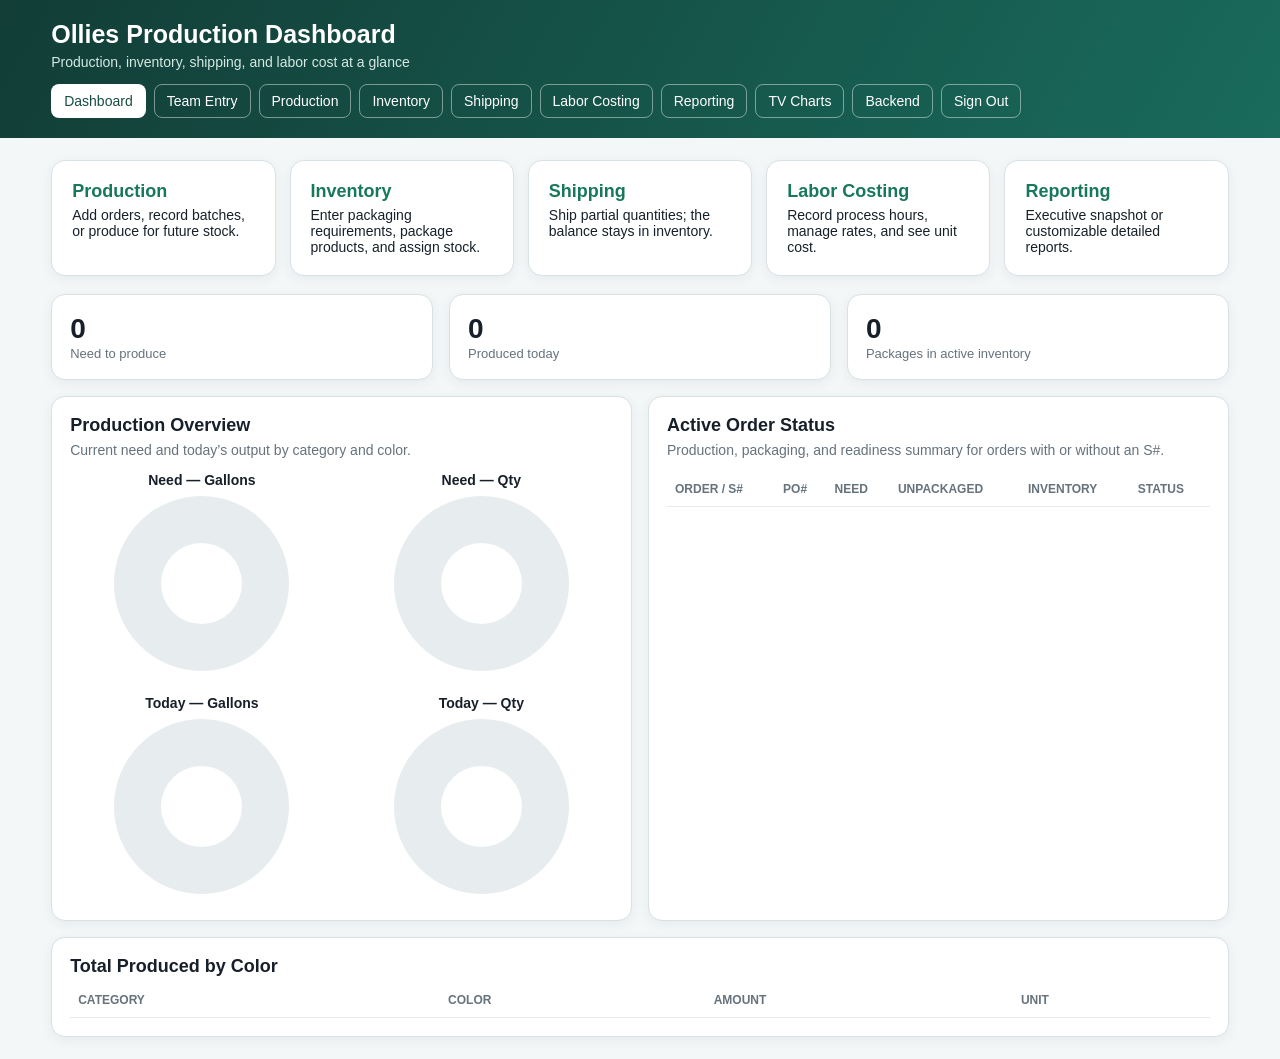
==== index.html @ 234327e9 "Add PO numbers and order notification emails" ====
<!doctype html><html><head><meta charset="utf-8"><meta name="viewport" content="width=device-width,initial-scale=1"><title>Ollies Production Dashboard</title><link rel="stylesheet" href="/app.css"></head><body>
<header><h1>Ollies Production Dashboard</h1><p>Production, inventory, shipping, and labor cost at a glance</p><nav class="nav"><a class="active" href="/">Dashboard</a><a href="/entry">Team Entry</a><a href="/production">Production</a><a href="/inventory">Inventory</a><a href="/shipping">Shipping</a><a href="/costing">Labor Costing</a><a href="/reporting">Reporting</a><a href="/tv" target="_blank">TV Charts</a><a href="/admin">Backend</a><a href="/logout">Sign Out</a></nav></header>
<main class="wrap"><section class="pageButtons"><a href="/production"><b>Production</b>Add orders, record batches, or produce for future stock.</a><a href="/inventory"><b>Inventory</b>Enter packaging requirements, package products, and assign stock.</a><a href="/shipping"><b>Shipping</b>Ship partial quantities; the balance stays in inventory.</a><a href="/costing"><b>Labor Costing</b>Record process hours, manage rates, and see unit cost.</a><a href="/reporting"><b>Reporting</b>Executive snapshot or customizable detailed reports.</a></section>
<section class="grid3"><div class="card metric"><strong id="need">0</strong><span>Need to produce</span></div><div class="card metric"><strong id="todayMade">0</strong><span>Produced today</span></div><div class="card metric"><strong id="activeInventory">0</strong><span>Packages in active inventory</span></div></section>
<section class="grid section"><div class="card"><h2>Production Overview</h2><p>Current need and today’s output by category and color.</p><div class="charts"><div class="chartbox"><b>Need — Gallons</b><div class="pie" id="needGal"></div><div class="legend" id="needGalLegend"></div></div><div class="chartbox"><b>Need — Qty</b><div class="pie" id="needQty"></div><div class="legend" id="needQtyLegend"></div></div><div class="chartbox"><b>Today — Gallons</b><div class="pie" id="dayGal"></div><div class="legend" id="dayGalLegend"></div></div><div class="chartbox"><b>Today — Qty</b><div class="pie" id="dayQty"></div><div class="legend" id="dayQtyLegend"></div></div></div></div>
<div class="card"><h2>Active Order Status</h2><p>Production, packaging, and readiness summary for orders with or without an S#.</p><div class="scroll"><table><thead><tr><th>Order / S#</th><th>PO#</th><th>Need</th><th>Unpackaged</th><th>Inventory</th><th>Status</th></tr></thead><tbody id="statusRows"></tbody></table></div></div></section>
<section class="card section"><h2>Total Produced by Color</h2><div class="scroll"><table><thead><tr><th>Category</th><th>Color</th><th>Amount</th><th>Unit</th></tr></thead><tbody id="totalRows"></tbody></table></div></section></main>
<div id="orderDetailModal" class="orderDetailBackdrop" role="dialog" aria-modal="true" aria-labelledby="orderDetailTitle" hidden><section class="orderDetailPanel"><div class="orderDetailHeader"><div><span class="eyebrow">COMPLETE ORDER DETAILS</span><h2 id="orderDetailTitle">Order details</h2><p id="orderDetailSubtitle">Production, packaging, shipping, and status.</p></div><button id="orderDetailClose" class="orderDetailClose" type="button" aria-label="Close">×</button></div><div id="orderDetailBody" class="orderDetailBody"><div class="detailLoading">Loading order details…</div></div></section></div><div id="toast"></div>
<script>
let dashboardData={package_types:[]};
const palette=['#20a47a','#ef8f38','#4779d4','#dc4f65','#8b62c8','#19a4bd','#d4b32e'];const esc=s=>String(s??'').replace(/[&<>"']/g,c=>({'&':'&amp;','<':'&lt;','>':'&gt;','"':'&quot;',"'":'&#39;'}[c]));const fmt=n=>Number(n||0).toLocaleString(undefined,{maximumFractionDigits:2});const money=n=>Number(n||0).toLocaleString(undefined,{style:'currency',currency:'USD'});const orderRef=s=>String(s||'').startsWith('N')?`No S# • ${s}`:s;const sum=a=>a.reduce((n,x)=>n+Number(x.gallons||0),0);const totals=r=>`${fmt(sum(r.filter(x=>(x.unit||'gallons')==='gallons')))} gal / ${fmt(sum(r.filter(x=>x.unit==='qty')))} qty`;const when=s=>s?new Date(s).toLocaleString():'—';
function pie(id,legend,rows){const total=sum(rows);let at=0,stops=[];rows.forEach((r,i)=>{const end=at+r.gallons/total*100;stops.push(`${palette[i%palette.length]} ${at}% ${end}%`);at=end});document.getElementById(id).style.background=total?`conic-gradient(${stops.join(',')})`:'#e7ecee';document.getElementById(legend).innerHTML=rows.map((r,i)=>`<span><i class="dot" style="background:${palette[i%palette.length]}"></i>${esc(r.brand)} ${esc(r.color)}: ${fmt(r.gallons)}</span>`).join('')||'<span class="muted">No data</span>'}
function sStatus(x){if(x.ready_at)return['READY','done'];if(Number(x.remaining_gallons)>0||Number(x.remaining_qty)>0)return['IN PRODUCTION','open'];return['PACKAGING','open']}
const amount=(value,unit)=>`${fmt(value)} ${unit==='qty'?'qty':'gal'}`;
const pair=(totals,prefix)=>`${fmt(totals[`${prefix}_gallons`])} gal / ${fmt(totals[`${prefix}_qty`])} qty`;
function packageName(type,size,unit){const known=(dashboardData.package_types||[]).find(x=>x.key===type);if(type==='case_pack')return `Case Pack (${fmt(size)} pcs/case)`;if(type==='each')return 'Individual Units';return known?.label||String(type||'').replaceAll('_',' ')}
function renderOrderDetail(d){const t=d.totals,h=d.status_history||{},badge=String(d.status).toLowerCase().replaceAll(' ','-');orderDetailTitle.textContent=orderRef(d.s_number);orderDetailSubtitle.innerHTML=`<span class="orderStatusBadge ${badge}">${esc(d.status)}</span> &nbsp; PO#: <b>${esc((d.po_numbers||[]).join(', ')||'Not provided')}</b> &nbsp; Ship month: <b>${esc(d.ship_months.join(', ')||'Not assigned')}</b>`;
const lines=d.orders.map(x=>`<tr><td>${esc(x.po_number||'—')}</td><td><b>${esc(x.brand)}</b><br><span class="muted">${esc(x.color)}</span></td><td>${amount(x.gallons,x.unit)}</td><td>${amount(x.produced,x.unit)}</td><td><b>${amount(x.remaining,x.unit)}</b></td><td>${amount(x.unpackaged,x.unit)}</td><td>${amount(x.inventory,x.unit)}</td><td>${amount(x.shipped,x.unit)}</td><td>${esc(x.ship_month||'—')}</td><td>${esc(x.status)}</td></tr>`).join('');
const requirements=d.requirements.map(x=>{const state=Number(x.completed_count)>=Number(x.required_count)?'Complete':Number(x.completed_count)>0?'Partial':'Not started';return `<tr><td>${esc(x.brand)} / ${esc(x.color)}</td><td>${esc(packageName(x.package_type,x.package_size,x.unit))}</td><td>${fmt(x.required_count)}</td><td>${fmt(x.completed_count)}</td><td>${fmt(x.shipped_count)}</td><td>${state}</td></tr>`}).join('')||'<tr><td colspan="6" class="empty">No packaging requirements entered.</td></tr>';
const packages=d.packages.map(x=>`<tr><td>${esc(x.brand)} / ${esc(x.color)}</td><td>${esc(packageName(x.package_type,x.package_size,x.unit))}</td><td>${fmt(x.package_count)}</td><td>${fmt(x.shipped_count)}</td><td><b>${fmt(x.available_count)}</b></td><td>${when(x.packaged_at)}</td></tr>`).join('')||'<tr><td colspan="6" class="empty">No product has been packaged.</td></tr>';
const batches=d.batches.map(x=>`<tr><td><b>${esc(x.batch_number)}</b></td><td>${esc(x.brand)} / ${esc(x.color)}</td><td>${amount(x.gallons,x.unit)}</td><td>${when(x.produced_at)}</td></tr>`).join('')||'<tr><td colspan="4" class="empty">No batches have been produced.</td></tr>';
const recipients=d.recipients.map(x=>`<span>${esc(x.name)} — ${esc(x.email)}${x.active?'':' (disabled)'}</span>`).join('')||'<span>No email recipients selected.</span>';
orderDetailBody.innerHTML=`<div class="detailSummary"><div class="detailStat"><span>Overall status</span><b>${esc(d.status)}</b></div><div class="detailStat"><span>Ordered</span><b>${pair(t,'ordered')}</b></div><div class="detailStat"><span>Produced</span><b>${pair(t,'produced')}</b></div><div class="detailStat"><span>Need to produce</span><b>${pair(t,'remaining')}</b></div><div class="detailStat"><span>Unpackaged</span><b>${pair(t,'unpackaged')}</b></div><div class="detailStat"><span>Package inventory</span><b>${pair(t,'inventory')}</b></div><div class="detailStat"><span>Shipped</span><b>${pair(t,'shipped')}</b></div><div class="detailStat"><span>Labor</span><b>${fmt(d.labor.hours)} hr / ${money(d.labor.cost)}</b></div></div><div class="detailMeta"><span>Order placed: <b>${when(d.orders.map(x=>x.created_at).sort()[0])}</b></span><span>Ready: <b>${when(h.ready_at)}</b></span><span>Shipped: <b>${when(h.shipped_at)}</b></span></div><div class="detailSection"><h3>Product Lines</h3><div class="scroll"><table><thead><tr><th>PO#</th><th>Category / Color</th><th>Ordered</th><th>Produced</th><th>Remaining</th><th>Unpackaged</th><th>Inventory</th><th>Shipped</th><th>Ship Month</th><th>Status</th></tr></thead><tbody>${lines}</tbody></table></div></div><div class="detailSection"><h3>Packaging Requirements</h3><div class="scroll"><table><thead><tr><th>Category / Color</th><th>Package Size</th><th>Required Qty</th><th>Packaged Qty</th><th>Shipped Qty</th><th>Status</th></tr></thead><tbody>${requirements}</tbody></table></div></div><div class="detailSection"><h3>Package Inventory and Shipping</h3><div class="scroll"><table><thead><tr><th>Category / Color</th><th>Package Size</th><th>Packaged</th><th>Shipped</th><th>Available</th><th>Packaged Date</th></tr></thead><tbody>${packages}</tbody></table></div></div><div class="detailSection"><h3>Production Batches</h3><div class="scroll"><table><thead><tr><th>Batch #</th><th>Category / Color</th><th>Amount</th><th>Produced Date</th></tr></thead><tbody>${batches}</tbody></table></div></div><div class="detailSection"><h3>Email Recipients</h3><div class="detailMeta">${recipients}</div></div>`}
async function showOrderDetail(reference){orderDetailModal.hidden=false;document.body.style.overflow='hidden';orderDetailTitle.textContent=orderRef(reference);orderDetailSubtitle.textContent='Loading production, packaging, and shipping details…';orderDetailBody.innerHTML='<div class="detailLoading">Loading order details…</div>';try{const r=await fetch(`/api/s-numbers/${encodeURIComponent(reference)}/detail`,{cache:'no-store'});if(r.status===401){location.href='/login';return}const d=await r.json();if(!r.ok)throw Error(d.error||'Could not load order details.');renderOrderDetail(d)}catch(e){orderDetailBody.innerHTML=`<div class="empty">${esc(e.message)}</div>`}}
function closeOrderDetail(){orderDetailModal.hidden=true;document.body.style.overflow=''}
statusRows.addEventListener('click',e=>{const button=e.target.closest('[data-order-ref]');if(button)showOrderDetail(button.dataset.orderRef)});orderDetailClose.onclick=closeOrderDetail;orderDetailModal.addEventListener('click',e=>{if(e.target===orderDetailModal)closeOrderDetail()});document.addEventListener('keydown',e=>{if(e.key==='Escape'&&!orderDetailModal.hidden)closeOrderDetail()});
async function load(){const r=await fetch('/api/dashboard',{cache:'no-store'}),d=await r.json();dashboardData=d;need.textContent=totals(d.need);todayMade.textContent=totals(d.daily);activeInventory.textContent=fmt(d.inventory.reduce((n,x)=>n+Number(x.package_count),0)+d.stock_inventory.reduce((n,x)=>n+Number(x.package_count),0));pie('needGal','needGalLegend',d.need.filter(x=>x.unit!=='qty'));pie('needQty','needQtyLegend',d.need.filter(x=>x.unit==='qty'));pie('dayGal','dayGalLegend',d.daily.filter(x=>x.unit!=='qty'));pie('dayQty','dayQtyLegend',d.daily.filter(x=>x.unit==='qty'));statusRows.innerHTML=d.s_numbers.map(x=>{const [label,cls]=sStatus(x);return `<tr><td><button class="orderLink" type="button" data-order-ref="${esc(x.s_number)}">${esc(orderRef(x.s_number))}</button></td><td>${esc(x.po_number||'—')}</td><td>${fmt(x.remaining_gallons)} gal / ${fmt(x.remaining_qty)} qty</td><td>${fmt(x.unpackaged_gallons)} gal / ${fmt(x.unpackaged_qty)} qty</td><td>${x.package_count} packages</td><td class="${cls}">${label}</td></tr>`}).join('')||'<tr><td colspan="6" class="empty">No active orders</td></tr>';totalRows.innerHTML=d.total.map(x=>`<tr><td>${esc(x.brand)}</td><td>${esc(x.color)}</td><td><b>${fmt(x.gallons)}</b></td><td>${x.unit==='qty'?'qty':'gal'}</td></tr>`).join('')||'<tr><td colspan="4" class="empty">No production recorded</td></tr>'}
load();setInterval(load,60000);
</script></body></html>
---- app.css ----
:root{--ink:#17202a;--muted:#66727c;--bg:#f4f7f8;--card:#fff;--green:#18785b;--green2:#20a47a;--blue:#1967a3;--purple:#6846a5;--red:#b83440;--amber:#a86600;--line:#d9e1e4}
*{box-sizing:border-box}
[hidden]{display:none!important}
body{margin:0;font:14px Segoe UI,Arial,sans-serif;background:var(--bg);color:var(--ink)}
header{padding:20px 4vw;background:linear-gradient(120deg,#123d37,#196b5c);color:#fff}header h1{margin:0;font-size:25px}header p{margin:5px 0 0;color:#d4e9e3}
.nav{display:flex;gap:8px;flex-wrap:wrap;margin-top:14px}.nav a{color:#fff;text-decoration:none;border:1px solid #ffffff70;border-radius:8px;padding:8px 12px}.nav a.active{background:#fff;color:#174d42}
.wrap{max-width:1500px;margin:auto;padding:22px 4vw}.grid{display:grid;grid-template-columns:1fr 1fr;gap:16px}.grid3{display:grid;grid-template-columns:repeat(3,1fr);gap:16px}
.card{background:var(--card);border:1px solid var(--line);border-radius:14px;padding:18px;box-shadow:0 3px 12px #182b3810}.section{margin-top:16px}.card h2{font-size:18px;margin:0 0 6px}.card>p{margin:0 0 14px;color:var(--muted)}
.metric strong{font-size:28px;display:block}.metric span,.muted{color:var(--muted);font-size:13px}
.form{display:grid;grid-template-columns:repeat(4,minmax(120px,1fr)) auto;gap:9px}.form.order{grid-template-columns:140px 160px minmax(190px,1fr) minmax(170px,1fr)}.form.wide{grid-template-columns:minmax(260px,1.5fr) minmax(150px,1fr) minmax(150px,1fr)}.form.stock{grid-template-columns:1fr 1fr 1fr .8fr auto}.form.costing{grid-template-columns:minmax(250px,1.4fr) minmax(170px,1fr) minmax(210px,1.2fr) 110px 180px minmax(170px,1fr) auto}
input,select,button{font:inherit;border:1px solid #c8d2d6;border-radius:8px;padding:10px;min-width:0;height:42px}select[multiple]{height:42px;overflow:auto}button{border:0;background:var(--green);color:#fff;font-weight:650;cursor:pointer}button.blue{background:var(--blue)}button.purple{background:var(--purple)}button.red{background:var(--red)}button.small{padding:7px 10px;font-size:12px;height:auto}button:disabled{opacity:.5;cursor:not-allowed}
.actions{display:flex;gap:6px;align-items:center}.actions input,.actions select{width:auto;min-width:82px}.tools{display:flex;justify-content:space-between;align-items:center;gap:12px;flex-wrap:wrap}.navButton{display:inline-block;background:var(--green);color:#fff;text-decoration:none;border-radius:8px;padding:10px 14px;font-weight:650}
table{width:100%;border-collapse:collapse}th,td{text-align:left;padding:10px 8px;border-bottom:1px solid #e5eaec;white-space:nowrap}th{color:var(--muted);font-size:12px;text-transform:uppercase}.scroll{overflow:auto;max-height:480px}.empty{text-align:center;padding:30px;color:var(--muted)}.done{font-weight:700;color:var(--green)}.open{font-weight:700;color:var(--amber)}
.charts{display:grid;grid-template-columns:repeat(2,1fr);gap:16px}.chartbox{text-align:center}.pie{width:175px;height:175px;border-radius:50%;margin:8px auto;background:#e7ecee;position:relative}.pie:after{content:"";position:absolute;inset:47px;background:#fff;border-radius:50%}.legend{display:flex;flex-wrap:wrap;gap:7px 12px;justify-content:center;font-size:12px}.dot{width:9px;height:9px;border-radius:50%;display:inline-block;margin-right:4px}
.pageButtons{display:grid;grid-template-columns:repeat(5,1fr);gap:14px;margin-bottom:18px}.pageButtons a{background:#fff;border:1px solid var(--line);border-radius:14px;padding:20px;text-decoration:none;color:var(--ink);box-shadow:0 3px 12px #182b3810}.pageButtons b{display:block;font-size:18px;color:var(--green);margin-bottom:5px}
.reportPage{max-width:1600px}.reportMode{display:flex;gap:8px;margin-bottom:16px}.reportMode button{background:#dfe8e6;color:#24453e}.reportMode button.modeActive{background:var(--green);color:#fff}.reportSheet{background:#fff;border:1px solid var(--line);border-radius:16px;padding:26px;box-shadow:0 4px 18px #182b3812}.reportTitle{display:flex;justify-content:space-between;align-items:flex-start;gap:20px;border-bottom:1px solid var(--line);padding-bottom:16px;margin-bottom:20px}.reportTitle h2{font-size:25px;margin:2px 0 4px}.reportTitle p{margin:0;color:var(--muted)}.eyebrow{font-size:11px;letter-spacing:1.7px;font-weight:800;color:var(--green)}.reportStamp{color:var(--muted);font-size:12px;text-align:right}.snapshotGrid{display:grid;grid-template-columns:repeat(4,1fr);gap:15px}.snapshotCard{border:1px solid var(--line);border-top:4px solid var(--green2);border-radius:13px;padding:20px;min-height:165px}.snapshotCard.cost{border-top-color:var(--blue);background:#f5f9fc}.snapshotCard>span{display:block;color:var(--muted);font-weight:700;text-transform:uppercase;font-size:11px;letter-spacing:.6px}.snapshotCard strong{display:block;font-size:27px;margin:15px 0 12px}.snapshotCard div{font-size:14px}.snapshotCard div b{font-size:20px;color:var(--green)}.snapshotCard small{display:block;color:var(--muted);margin-top:10px}.snapshotFoot{display:flex;justify-content:space-between;gap:20px;margin-top:18px;color:var(--muted);font-size:12px}.reportFilters{display:grid;grid-template-columns:repeat(4,minmax(170px,1fr));gap:12px;margin-top:16px}.reportFilters label{font-size:12px;font-weight:700;color:#43514d}.reportFilters input,.reportFilters select{width:100%;display:block;margin-top:5px}.fieldBuilder{margin-top:17px;border-top:1px solid var(--line);padding-top:15px}.checkGrid{display:flex;flex-wrap:wrap;gap:9px 18px;margin-top:9px}.checkGrid label{font-size:13px}.checkGrid input{height:auto;vertical-align:middle}.comparison{margin:0 0 20px}.comparison h3{font-size:15px;margin:0 0 10px}.compareList{display:grid;gap:7px}.compareRow{display:grid;grid-template-columns:minmax(180px,1fr) 3fr 110px;align-items:center;gap:12px;font-size:12px}.compareTrack{height:10px;border-radius:10px;background:#e5ecea;overflow:hidden}.compareTrack i{display:block;height:100%;background:linear-gradient(90deg,var(--green2),var(--blue));border-radius:10px}.compareRow b{text-align:right}.reportTable{max-height:none}.reportTable tfoot th{border-top:2px solid var(--line);color:var(--ink)}
.orderLink{height:auto;padding:0;background:transparent;color:var(--blue);font-weight:800;text-decoration:underline;text-decoration-color:#1967a355;text-underline-offset:3px}.orderLink:hover{color:var(--green)}
.orderDetailBackdrop{position:fixed;inset:0;background:#102b2680;z-index:30;padding:28px;display:grid;place-items:center}.orderDetailPanel{background:#fff;border-radius:18px;width:min(1280px,100%);max-height:92vh;overflow:hidden;box-shadow:0 20px 70px #0a1d1955;display:flex;flex-direction:column}.orderDetailHeader{display:flex;justify-content:space-between;align-items:flex-start;gap:18px;padding:22px 24px;border-bottom:1px solid var(--line)}.orderDetailHeader h2{margin:2px 0 4px;font-size:25px}.orderDetailHeader p{margin:0;color:var(--muted)}.orderDetailClose{height:38px;width:38px;padding:0;border-radius:50%;background:#e8efed;color:#31443f;font-size:22px}.orderDetailBody{padding:22px 24px 28px;overflow:auto}.orderStatusBadge{display:inline-block;border-radius:999px;padding:6px 11px;background:#fff1d8;color:var(--amber);font-size:12px;font-weight:800;text-transform:uppercase}.orderStatusBadge.ready,.orderStatusBadge.shipped{background:#dff2eb;color:var(--green)}.detailSummary{display:grid;grid-template-columns:repeat(4,1fr);gap:10px;margin-bottom:20px}.detailStat{border:1px solid var(--line);border-radius:11px;padding:13px;background:#fafcfc}.detailStat span{display:block;color:var(--muted);font-size:11px;text-transform:uppercase;font-weight:750;letter-spacing:.4px}.detailStat b{display:block;font-size:17px;margin-top:6px}.detailSection{margin-top:20px}.detailSection h3{margin:0 0 9px;font-size:16px}.detailSection table{font-size:13px}.detailSection th,.detailSection td{padding:8px 7px}.detailMeta{display:flex;flex-wrap:wrap;gap:9px}.detailMeta span{background:#f0f5f3;border-radius:8px;padding:8px 10px;color:#40534e}.detailLoading{padding:45px;text-align:center;color:var(--muted)}
#toast{position:fixed;right:24px;bottom:24px;padding:12px 16px;border-radius:9px;background:#223;color:#fff;display:none;z-index:5}.bad{background:var(--red)!important}
.entryBody{background:#eef4f2;min-height:100vh}.entryHeader{display:flex;justify-content:space-between;align-items:center;gap:20px;padding:22px max(24px,5vw)}.entryHeader h1{font-size:26px}.entryAccount{display:flex;align-items:center;gap:10px}.entryAccount span{color:#d4e9e3;font-weight:600}.entryAccount a{color:#fff;text-decoration:none;border:1px solid #ffffff70;border-radius:9px;padding:9px 12px}.entryWrap{max-width:1040px;margin:auto;padding:34px 24px 60px}.entryIntro{display:flex;justify-content:space-between;align-items:end;margin-bottom:18px}.entryIntro span{font-size:27px;font-weight:750}.entryIntro small{color:var(--muted)}.entryTasks{display:grid;grid-template-columns:1fr 1fr;gap:18px}.entryTask{height:auto;min-height:150px;background:#fff;color:var(--ink);border:1px solid var(--line);border-radius:18px;text-align:left;padding:24px;box-shadow:0 5px 18px #16372f12;display:grid;grid-template-columns:48px 1fr;grid-template-rows:auto auto;column-gap:15px;transition:.15s transform,.15s box-shadow}.entryTask:hover{transform:translateY(-2px);box-shadow:0 8px 24px #16372f1c}.entryTask.rework{grid-column:1/-1}.entryTask i,.entryTitle>i{grid-row:span 2;width:46px;height:46px;border-radius:50%;display:grid;place-items:center;background:#dff2eb;color:var(--green);font-style:normal;font-size:20px;font-weight:800}.entryTask b{font-size:20px;align-self:end}.entryTask span{color:var(--muted);font-weight:400;align-self:start;margin-top:6px}.entryBack{height:auto;background:transparent;color:var(--green);padding:7px 0;margin-bottom:13px}.entryCard{background:#fff;border:1px solid var(--line);border-radius:20px;padding:28px;box-shadow:0 6px 22px #16372f12}.entryTitle{display:flex;gap:15px;align-items:flex-start;margin-bottom:22px}.entryTitle h2{margin:1px 0 5px;font-size:24px}.entryTitle p{margin:0;color:var(--muted)}.entrySegment{display:inline-flex;background:#e8efed;border-radius:11px;padding:4px;margin-bottom:24px}.entrySegment button{height:38px;background:transparent;color:#49605a;padding:8px 18px}.entrySegment button.selected{background:#fff;color:var(--green);box-shadow:0 2px 8px #17202a18}.entryForm{display:grid;grid-template-columns:1fr 1fr;gap:18px}.entryForm label{display:flex;flex-direction:column;gap:7px}.entryForm label>span,.entryForm legend{font-weight:700;color:#31443f}.entryForm small{font-weight:400;color:var(--muted)}.entryForm input,.entryForm select{height:50px;background:#fbfdfc;font-size:15px}.entryWide,.entryForm fieldset,.entryForm .entrySave,.entrySubgrid{grid-column:1/-1}.entrySubgrid{display:grid;grid-template-columns:1fr 1fr;gap:18px}.entryForm fieldset{border:1px solid var(--line);border-radius:12px;padding:14px}.entryForm legend{padding:0 7px}.entryChecks{display:grid;grid-template-columns:1fr 1fr;gap:8px}.entryChecks label{display:grid;grid-template-columns:20px 1fr;grid-template-rows:auto auto;gap:0 7px;background:#f5f8f7;border-radius:8px;padding:10px}.entryChecks input{grid-row:span 2;width:17px;height:17px;margin-top:2px}.entryChecks small{grid-column:2}.entrySave{height:52px;font-size:16px;margin-top:3px}.entryHelp{background:#f3f8f6;border-left:4px solid var(--green2);border-radius:8px;padding:12px;color:#42564f}.entryEmpty{color:var(--muted)}#entryMessage{position:fixed;right:24px;bottom:24px;max-width:440px;background:var(--green);color:#fff;border-radius:11px;padding:14px 18px;box-shadow:0 5px 20px #0003;opacity:0;transform:translateY(10px);pointer-events:none;transition:.2s;z-index:10}#entryMessage.show{opacity:1;transform:none}#entryMessage.bad{background:var(--red)!important}
.entryTargetPrompt{display:flex;flex-direction:column;gap:3px;margin-bottom:9px}.entryTargetPrompt b{color:#31443f}.entryTargetPrompt span{color:var(--muted);font-size:14px}
@media(max-width:1100px){.form.order,.form.costing{grid-template-columns:1fr 1fr 1fr}}
@media(max-width:950px){.grid,.grid3,.pageButtons,.charts{grid-template-columns:1fr}.form,.form.order,.form.wide,.form.stock,.form.costing{grid-template-columns:1fr 1fr}.form button{grid-column:span 2}}
@media(max-width:1100px){.snapshotGrid{grid-template-columns:1fr 1fr}.reportFilters{grid-template-columns:1fr 1fr}}
@media(max-width:550px){.form,.form.order,.form.wide,.form.stock,.form.costing{grid-template-columns:1fr}.form button{grid-column:auto}.wrap{padding:15px}}
@media(max-width:650px){.snapshotGrid,.reportFilters{grid-template-columns:1fr}.reportTitle,.snapshotFoot{display:block}.reportTitle button{margin-top:12px}.compareRow{grid-template-columns:1fr}.compareRow b{text-align:left}}
@media(max-width:720px){.entryHeader{align-items:flex-start;flex-direction:column}.entryAccount{width:100%;flex-wrap:wrap}.entryAccount span{margin-right:auto}.entryWrap{padding:24px 15px 45px}.entryIntro{display:block}.entryIntro small{display:block;margin-top:5px}.entryTasks,.entryForm,.entrySubgrid,.entryChecks{grid-template-columns:1fr}.entryWide,.entryForm fieldset,.entryForm .entrySave,.entrySubgrid,.entryTask.rework{grid-column:auto}.entryCard{padding:20px}.entryTask{min-height:125px;padding:19px}.entrySegment{display:flex}.entrySegment button{flex:1;padding:8px 10px}.orderDetailBackdrop{padding:8px}.orderDetailPanel{max-height:96vh;border-radius:13px}.orderDetailHeader,.orderDetailBody{padding:16px}.detailSummary{grid-template-columns:1fr 1fr}}
@media print{body{background:#fff;font-size:11px}header,.no-print,#toast{display:none!important}.wrap{max-width:none;padding:0}.reportSheet{border:0;box-shadow:none;padding:8px}.reportTitle{margin-bottom:14px}.snapshotGrid{grid-template-columns:1fr 1fr}.snapshotCard{break-inside:avoid;min-height:140px}.reportTable{overflow:visible}.reportTable th,.reportTable td{white-space:normal;padding:6px 5px}.comparison{break-inside:avoid}body.print-snapshot #snapshotPanel{display:block!important}body.print-snapshot #customPanel{display:none!important}body.print-custom #snapshotPanel{display:none!important}body.print-custom #customPanel{display:block!important}}
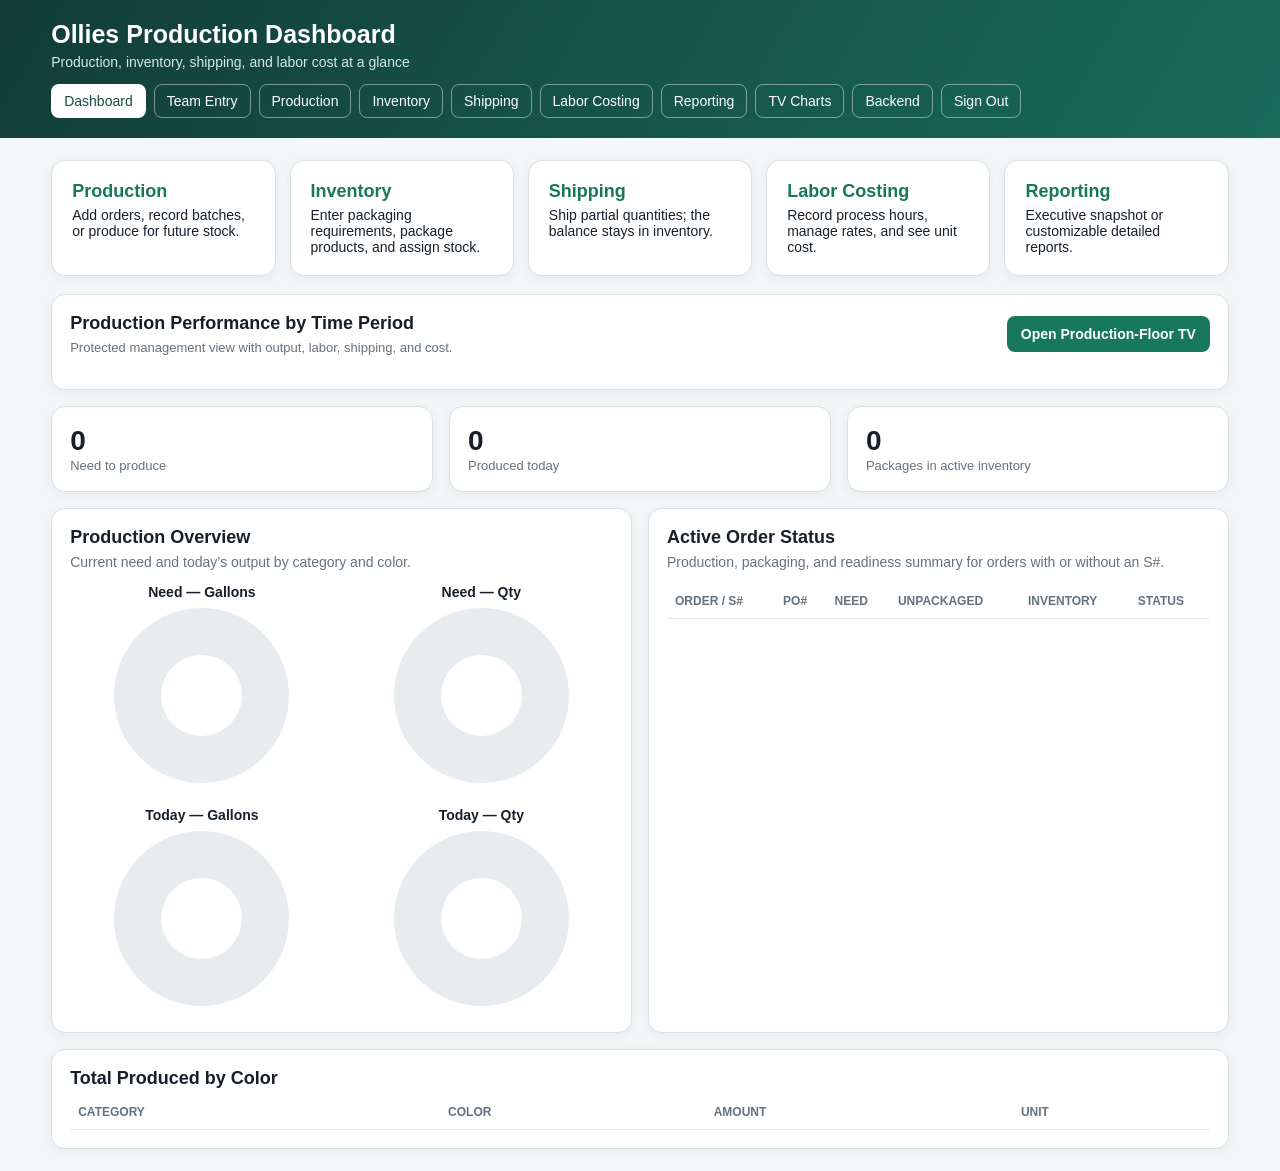
==== commit 942c747d: "Add production performance and grouped reports" ====
--- a/index.html
+++ b/index.html
@@ -1,6 +1,7 @@
 <!doctype html><html><head><meta charset="utf-8"><meta name="viewport" content="width=device-width,initial-scale=1"><title>Ollies Production Dashboard</title><link rel="stylesheet" href="/app.css"></head><body>
 <header><h1>Ollies Production Dashboard</h1><p>Production, inventory, shipping, and labor cost at a glance</p><nav class="nav"><a class="active" href="/">Dashboard</a><a href="/entry">Team Entry</a><a href="/production">Production</a><a href="/inventory">Inventory</a><a href="/shipping">Shipping</a><a href="/costing">Labor Costing</a><a href="/reporting">Reporting</a><a href="/tv" target="_blank">TV Charts</a><a href="/admin">Backend</a><a href="/logout">Sign Out</a></nav></header>
 <main class="wrap"><section class="pageButtons"><a href="/production"><b>Production</b>Add orders, record batches, or produce for future stock.</a><a href="/inventory"><b>Inventory</b>Enter packaging requirements, package products, and assign stock.</a><a href="/shipping"><b>Shipping</b>Ship partial quantities; the balance stays in inventory.</a><a href="/costing"><b>Labor Costing</b>Record process hours, manage rates, and see unit cost.</a><a href="/reporting"><b>Reporting</b>Executive snapshot or customizable detailed reports.</a></section>
+<section class="card managementPerformance"><div class="tools"><div><h2>Production Performance by Time Period</h2><p class="muted">Protected management view with output, labor, shipping, and cost.</p></div><a class="navButton" href="/tv" target="_blank">Open Production-Floor TV</a></div><div id="managementPeriods" class="managementPeriodGrid"></div></section>
 <section class="grid3"><div class="card metric"><strong id="need">0</strong><span>Need to produce</span></div><div class="card metric"><strong id="todayMade">0</strong><span>Produced today</span></div><div class="card metric"><strong id="activeInventory">0</strong><span>Packages in active inventory</span></div></section>
 <section class="grid section"><div class="card"><h2>Production Overview</h2><p>Current need and today’s output by category and color.</p><div class="charts"><div class="chartbox"><b>Need — Gallons</b><div class="pie" id="needGal"></div><div class="legend" id="needGalLegend"></div></div><div class="chartbox"><b>Need — Qty</b><div class="pie" id="needQty"></div><div class="legend" id="needQtyLegend"></div></div><div class="chartbox"><b>Today — Gallons</b><div class="pie" id="dayGal"></div><div class="legend" id="dayGalLegend"></div></div><div class="chartbox"><b>Today — Qty</b><div class="pie" id="dayQty"></div><div class="legend" id="dayQtyLegend"></div></div></div></div>
 <div class="card"><h2>Active Order Status</h2><p>Production, packaging, and readiness summary for orders with or without an S#.</p><div class="scroll"><table><thead><tr><th>Order / S#</th><th>PO#</th><th>Need</th><th>Unpackaged</th><th>Inventory</th><th>Status</th></tr></thead><tbody id="statusRows"></tbody></table></div></div></section>
@@ -13,6 +14,7 @@
 function sStatus(x){if(x.ready_at)return['READY','done'];if(Number(x.remaining_gallons)>0||Number(x.remaining_qty)>0)return['IN PRODUCTION','open'];return['PACKAGING','open']}
 const amount=(value,unit)=>`${fmt(value)} ${unit==='qty'?'qty':'gal'}`;
 const pair=(totals,prefix)=>`${fmt(totals[`${prefix}_gallons`])} gal / ${fmt(totals[`${prefix}_qty`])} qty`;
+function renderManagementPerformance(periods){managementPeriods.innerHTML=(periods||[]).map(x=>{const c=x.current,p=x.previous,change=p&&Number(p.produced_gallons)?(Number(c.produced_gallons)-Number(p.produced_gallons))/Number(p.produced_gallons)*100:null;return`<article class="managementPeriod"><span>${esc(x.label)}</span><strong>${fmt(c.produced_gallons)} gal <small>/ ${fmt(c.produced_qty)} qty</small></strong><div><b>${money(c.labor_cost)}</b> labor cost · ${fmt(c.labor_hours)} hr</div><div>${fmt(c.batches)} batches · ${fmt(c.packages)} packaged · ${fmt(c.shipped_packages)} shipped</div><em class="${change!==null&&change<0?'negative':''}">${change===null?(x.key==='lifetime'?'All-time baseline':'No prior-period baseline'):`${change>=0?'▲':'▼'} ${Math.abs(change).toFixed(0)}% gallons vs prior period`}</em></article>`}).join('')||'<div class="empty">Performance data will appear after production is entered.</div>'}
 function packageName(type,size,unit){const known=(dashboardData.package_types||[]).find(x=>x.key===type);if(type==='case_pack')return `Case Pack (${fmt(size)} pcs/case)`;if(type==='each')return 'Individual Units';return known?.label||String(type||'').replaceAll('_',' ')}
 function renderOrderDetail(d){const t=d.totals,h=d.status_history||{},badge=String(d.status).toLowerCase().replaceAll(' ','-');orderDetailTitle.textContent=orderRef(d.s_number);orderDetailSubtitle.innerHTML=`<span class="orderStatusBadge ${badge}">${esc(d.status)}</span> &nbsp; PO#: <b>${esc((d.po_numbers||[]).join(', ')||'Not provided')}</b> &nbsp; Ship month: <b>${esc(d.ship_months.join(', ')||'Not assigned')}</b>`;
 const lines=d.orders.map(x=>`<tr><td>${esc(x.po_number||'—')}</td><td><b>${esc(x.brand)}</b><br><span class="muted">${esc(x.color)}</span></td><td>${amount(x.gallons,x.unit)}</td><td>${amount(x.produced,x.unit)}</td><td><b>${amount(x.remaining,x.unit)}</b></td><td>${amount(x.unpackaged,x.unit)}</td><td>${amount(x.inventory,x.unit)}</td><td>${amount(x.shipped,x.unit)}</td><td>${esc(x.ship_month||'—')}</td><td>${esc(x.status)}</td></tr>`).join('');
@@ -24,6 +26,6 @@
 async function showOrderDetail(reference){orderDetailModal.hidden=false;document.body.style.overflow='hidden';orderDetailTitle.textContent=orderRef(reference);orderDetailSubtitle.textContent='Loading production, packaging, and shipping details…';orderDetailBody.innerHTML='<div class="detailLoading">Loading order details…</div>';try{const r=await fetch(`/api/s-numbers/${encodeURIComponent(reference)}/detail`,{cache:'no-store'});if(r.status===401){location.href='/login';return}const d=await r.json();if(!r.ok)throw Error(d.error||'Could not load order details.');renderOrderDetail(d)}catch(e){orderDetailBody.innerHTML=`<div class="empty">${esc(e.message)}</div>`}}
 function closeOrderDetail(){orderDetailModal.hidden=true;document.body.style.overflow=''}
 statusRows.addEventListener('click',e=>{const button=e.target.closest('[data-order-ref]');if(button)showOrderDetail(button.dataset.orderRef)});orderDetailClose.onclick=closeOrderDetail;orderDetailModal.addEventListener('click',e=>{if(e.target===orderDetailModal)closeOrderDetail()});document.addEventListener('keydown',e=>{if(e.key==='Escape'&&!orderDetailModal.hidden)closeOrderDetail()});
-async function load(){const r=await fetch('/api/dashboard',{cache:'no-store'}),d=await r.json();dashboardData=d;need.textContent=totals(d.need);todayMade.textContent=totals(d.daily);activeInventory.textContent=fmt(d.inventory.reduce((n,x)=>n+Number(x.package_count),0)+d.stock_inventory.reduce((n,x)=>n+Number(x.package_count),0));pie('needGal','needGalLegend',d.need.filter(x=>x.unit!=='qty'));pie('needQty','needQtyLegend',d.need.filter(x=>x.unit==='qty'));pie('dayGal','dayGalLegend',d.daily.filter(x=>x.unit!=='qty'));pie('dayQty','dayQtyLegend',d.daily.filter(x=>x.unit==='qty'));statusRows.innerHTML=d.s_numbers.map(x=>{const [label,cls]=sStatus(x);return `<tr><td><button class="orderLink" type="button" data-order-ref="${esc(x.s_number)}">${esc(orderRef(x.s_number))}</button></td><td>${esc(x.po_number||'—')}</td><td>${fmt(x.remaining_gallons)} gal / ${fmt(x.remaining_qty)} qty</td><td>${fmt(x.unpackaged_gallons)} gal / ${fmt(x.unpackaged_qty)} qty</td><td>${x.package_count} packages</td><td class="${cls}">${label}</td></tr>`}).join('')||'<tr><td colspan="6" class="empty">No active orders</td></tr>';totalRows.innerHTML=d.total.map(x=>`<tr><td>${esc(x.brand)}</td><td>${esc(x.color)}</td><td><b>${fmt(x.gallons)}</b></td><td>${x.unit==='qty'?'qty':'gal'}</td></tr>`).join('')||'<tr><td colspan="4" class="empty">No production recorded</td></tr>'}
+async function load(){const r=await fetch('/api/dashboard',{cache:'no-store'}),d=await r.json();dashboardData=d;renderManagementPerformance(d.performance?.periods||[]);need.textContent=totals(d.need);todayMade.textContent=totals(d.daily);activeInventory.textContent=fmt(d.inventory.reduce((n,x)=>n+Number(x.package_count),0)+d.stock_inventory.reduce((n,x)=>n+Number(x.package_count),0));pie('needGal','needGalLegend',d.need.filter(x=>x.unit!=='qty'));pie('needQty','needQtyLegend',d.need.filter(x=>x.unit==='qty'));pie('dayGal','dayGalLegend',d.daily.filter(x=>x.unit!=='qty'));pie('dayQty','dayQtyLegend',d.daily.filter(x=>x.unit==='qty'));statusRows.innerHTML=d.s_numbers.map(x=>{const [label,cls]=sStatus(x);return `<tr><td><button class="orderLink" type="button" data-order-ref="${esc(x.s_number)}">${esc(orderRef(x.s_number))}</button></td><td>${esc(x.po_number||'—')}</td><td>${fmt(x.remaining_gallons)} gal / ${fmt(x.remaining_qty)} qty</td><td>${fmt(x.unpackaged_gallons)} gal / ${fmt(x.unpackaged_qty)} qty</td><td>${x.package_count} packages</td><td class="${cls}">${label}</td></tr>`}).join('')||'<tr><td colspan="6" class="empty">No active orders</td></tr>';totalRows.innerHTML=d.total.map(x=>`<tr><td>${esc(x.brand)}</td><td>${esc(x.color)}</td><td><b>${fmt(x.gallons)}</b></td><td>${x.unit==='qty'?'qty':'gal'}</td></tr>`).join('')||'<tr><td colspan="4" class="empty">No production recorded</td></tr>'}
 load();setInterval(load,60000);
 </script></body></html>
--- a/app.css
+++ b/app.css
@@ -13,7 +13,9 @@
 table{width:100%;border-collapse:collapse}th,td{text-align:left;padding:10px 8px;border-bottom:1px solid #e5eaec;white-space:nowrap}th{color:var(--muted);font-size:12px;text-transform:uppercase}.scroll{overflow:auto;max-height:480px}.empty{text-align:center;padding:30px;color:var(--muted)}.done{font-weight:700;color:var(--green)}.open{font-weight:700;color:var(--amber)}
 .charts{display:grid;grid-template-columns:repeat(2,1fr);gap:16px}.chartbox{text-align:center}.pie{width:175px;height:175px;border-radius:50%;margin:8px auto;background:#e7ecee;position:relative}.pie:after{content:"";position:absolute;inset:47px;background:#fff;border-radius:50%}.legend{display:flex;flex-wrap:wrap;gap:7px 12px;justify-content:center;font-size:12px}.dot{width:9px;height:9px;border-radius:50%;display:inline-block;margin-right:4px}
 .pageButtons{display:grid;grid-template-columns:repeat(5,1fr);gap:14px;margin-bottom:18px}.pageButtons a{background:#fff;border:1px solid var(--line);border-radius:14px;padding:20px;text-decoration:none;color:var(--ink);box-shadow:0 3px 12px #182b3810}.pageButtons b{display:block;font-size:18px;color:var(--green);margin-bottom:5px}
+.managementPerformance{margin-bottom:16px}.managementPerformance .tools p{margin:3px 0 0}.managementPeriodGrid{display:grid;grid-template-columns:repeat(4,1fr);gap:12px;margin-top:16px}.managementPeriod{border:1px solid var(--line);border-left:4px solid var(--green2);border-radius:12px;padding:16px;background:linear-gradient(150deg,#fff,#f6faf8)}.managementPeriod:nth-child(2){border-left-color:var(--blue)}.managementPeriod:nth-child(3){border-left-color:var(--amber)}.managementPeriod:nth-child(4){border-left-color:var(--purple)}.managementPeriod>span{display:block;color:var(--muted);font-weight:800;text-transform:uppercase;font-size:11px;letter-spacing:.6px}.managementPeriod strong{display:block;font-size:23px;margin:10px 0}.managementPeriod strong small{font-size:14px;color:var(--muted)}.managementPeriod div{font-size:13px;margin-top:6px}.managementPeriod em{display:block;margin-top:11px;color:var(--green);font-size:12px;font-style:normal;font-weight:700}.managementPeriod em.negative{color:var(--red)}
 .reportPage{max-width:1600px}.reportMode{display:flex;gap:8px;margin-bottom:16px}.reportMode button{background:#dfe8e6;color:#24453e}.reportMode button.modeActive{background:var(--green);color:#fff}.reportSheet{background:#fff;border:1px solid var(--line);border-radius:16px;padding:26px;box-shadow:0 4px 18px #182b3812}.reportTitle{display:flex;justify-content:space-between;align-items:flex-start;gap:20px;border-bottom:1px solid var(--line);padding-bottom:16px;margin-bottom:20px}.reportTitle h2{font-size:25px;margin:2px 0 4px}.reportTitle p{margin:0;color:var(--muted)}.eyebrow{font-size:11px;letter-spacing:1.7px;font-weight:800;color:var(--green)}.reportStamp{color:var(--muted);font-size:12px;text-align:right}.snapshotGrid{display:grid;grid-template-columns:repeat(4,1fr);gap:15px}.snapshotCard{border:1px solid var(--line);border-top:4px solid var(--green2);border-radius:13px;padding:20px;min-height:165px}.snapshotCard.cost{border-top-color:var(--blue);background:#f5f9fc}.snapshotCard>span{display:block;color:var(--muted);font-weight:700;text-transform:uppercase;font-size:11px;letter-spacing:.6px}.snapshotCard strong{display:block;font-size:27px;margin:15px 0 12px}.snapshotCard div{font-size:14px}.snapshotCard div b{font-size:20px;color:var(--green)}.snapshotCard small{display:block;color:var(--muted);margin-top:10px}.snapshotFoot{display:flex;justify-content:space-between;gap:20px;margin-top:18px;color:var(--muted);font-size:12px}.reportFilters{display:grid;grid-template-columns:repeat(4,minmax(170px,1fr));gap:12px;margin-top:16px}.reportFilters label{font-size:12px;font-weight:700;color:#43514d}.reportFilters input,.reportFilters select{width:100%;display:block;margin-top:5px}.fieldBuilder{margin-top:17px;border-top:1px solid var(--line);padding-top:15px}.checkGrid{display:flex;flex-wrap:wrap;gap:9px 18px;margin-top:9px}.checkGrid label{font-size:13px}.checkGrid input{height:auto;vertical-align:middle}.comparison{margin:0 0 20px}.comparison h3{font-size:15px;margin:0 0 10px}.compareList{display:grid;gap:7px}.compareRow{display:grid;grid-template-columns:minmax(180px,1fr) 3fr 110px;align-items:center;gap:12px;font-size:12px}.compareTrack{height:10px;border-radius:10px;background:#e5ecea;overflow:hidden}.compareTrack i{display:block;height:100%;background:linear-gradient(90deg,var(--green2),var(--blue));border-radius:10px}.compareRow b{text-align:right}.reportTable{max-height:none}.reportTable tfoot th{border-top:2px solid var(--line);color:var(--ink)}
+.snapshotRange{display:grid;grid-template-columns:minmax(420px,1fr) 160px 160px auto;gap:10px;align-items:end;margin-bottom:18px;padding:14px;border:1px solid var(--line);border-radius:12px;background:#f6f9f8}.snapshotRange label{font-size:12px;font-weight:700;color:#43514d}.snapshotRange input{display:block;width:100%;margin-top:5px}.snapshotPresets{display:flex;gap:6px;flex-wrap:wrap}.snapshotPresets button{height:36px;padding:7px 10px;background:#dfe8e6;color:#29473f}.snapshotPresets button.selected{background:var(--green);color:#fff}.snapshotGrid6{grid-template-columns:repeat(3,1fr)}.snapshotCompletion{margin-top:20px;border:1px solid var(--line);border-radius:13px;padding:17px}.snapshotCompletion h3{margin:0 0 13px;font-size:16px}.snapshotBar{display:grid;grid-template-columns:90px 1fr 190px;gap:12px;align-items:center;margin-top:10px}.snapshotBar>div{height:14px;border-radius:12px;background:#e5ecea;overflow:hidden}.snapshotBar i{display:block;height:100%;background:linear-gradient(90deg,var(--green2),var(--blue));border-radius:12px}.snapshotBar b{text-align:right;font-size:12px}
 .orderLink{height:auto;padding:0;background:transparent;color:var(--blue);font-weight:800;text-decoration:underline;text-decoration-color:#1967a355;text-underline-offset:3px}.orderLink:hover{color:var(--green)}
 .orderDetailBackdrop{position:fixed;inset:0;background:#102b2680;z-index:30;padding:28px;display:grid;place-items:center}.orderDetailPanel{background:#fff;border-radius:18px;width:min(1280px,100%);max-height:92vh;overflow:hidden;box-shadow:0 20px 70px #0a1d1955;display:flex;flex-direction:column}.orderDetailHeader{display:flex;justify-content:space-between;align-items:flex-start;gap:18px;padding:22px 24px;border-bottom:1px solid var(--line)}.orderDetailHeader h2{margin:2px 0 4px;font-size:25px}.orderDetailHeader p{margin:0;color:var(--muted)}.orderDetailClose{height:38px;width:38px;padding:0;border-radius:50%;background:#e8efed;color:#31443f;font-size:22px}.orderDetailBody{padding:22px 24px 28px;overflow:auto}.orderStatusBadge{display:inline-block;border-radius:999px;padding:6px 11px;background:#fff1d8;color:var(--amber);font-size:12px;font-weight:800;text-transform:uppercase}.orderStatusBadge.ready,.orderStatusBadge.shipped{background:#dff2eb;color:var(--green)}.detailSummary{display:grid;grid-template-columns:repeat(4,1fr);gap:10px;margin-bottom:20px}.detailStat{border:1px solid var(--line);border-radius:11px;padding:13px;background:#fafcfc}.detailStat span{display:block;color:var(--muted);font-size:11px;text-transform:uppercase;font-weight:750;letter-spacing:.4px}.detailStat b{display:block;font-size:17px;margin-top:6px}.detailSection{margin-top:20px}.detailSection h3{margin:0 0 9px;font-size:16px}.detailSection table{font-size:13px}.detailSection th,.detailSection td{padding:8px 7px}.detailMeta{display:flex;flex-wrap:wrap;gap:9px}.detailMeta span{background:#f0f5f3;border-radius:8px;padding:8px 10px;color:#40534e}.detailLoading{padding:45px;text-align:center;color:var(--muted)}
 #toast{position:fixed;right:24px;bottom:24px;padding:12px 16px;border-radius:9px;background:#223;color:#fff;display:none;z-index:5}.bad{background:var(--red)!important}
@@ -22,7 +24,11 @@
 @media(max-width:1100px){.form.order,.form.costing{grid-template-columns:1fr 1fr 1fr}}
 @media(max-width:950px){.grid,.grid3,.pageButtons,.charts{grid-template-columns:1fr}.form,.form.order,.form.wide,.form.stock,.form.costing{grid-template-columns:1fr 1fr}.form button{grid-column:span 2}}
 @media(max-width:1100px){.snapshotGrid{grid-template-columns:1fr 1fr}.reportFilters{grid-template-columns:1fr 1fr}}
+@media(max-width:1100px){.snapshotRange{grid-template-columns:1fr 1fr}.snapshotPresets{grid-column:1/-1}}
+@media(max-width:1100px){.managementPeriodGrid{grid-template-columns:1fr 1fr}}
 @media(max-width:550px){.form,.form.order,.form.wide,.form.stock,.form.costing{grid-template-columns:1fr}.form button{grid-column:auto}.wrap{padding:15px}}
 @media(max-width:650px){.snapshotGrid,.reportFilters{grid-template-columns:1fr}.reportTitle,.snapshotFoot{display:block}.reportTitle button{margin-top:12px}.compareRow{grid-template-columns:1fr}.compareRow b{text-align:left}}
+@media(max-width:650px){.snapshotRange{grid-template-columns:1fr}.snapshotPresets{grid-column:auto}.snapshotBar{grid-template-columns:1fr}.snapshotBar b{text-align:left}}
+@media(max-width:650px){.managementPeriodGrid{grid-template-columns:1fr}}
 @media(max-width:720px){.entryHeader{align-items:flex-start;flex-direction:column}.entryAccount{width:100%;flex-wrap:wrap}.entryAccount span{margin-right:auto}.entryWrap{padding:24px 15px 45px}.entryIntro{display:block}.entryIntro small{display:block;margin-top:5px}.entryTasks,.entryForm,.entrySubgrid,.entryChecks{grid-template-columns:1fr}.entryWide,.entryForm fieldset,.entryForm .entrySave,.entrySubgrid,.entryTask.rework{grid-column:auto}.entryCard{padding:20px}.entryTask{min-height:125px;padding:19px}.entrySegment{display:flex}.entrySegment button{flex:1;padding:8px 10px}.orderDetailBackdrop{padding:8px}.orderDetailPanel{max-height:96vh;border-radius:13px}.orderDetailHeader,.orderDetailBody{padding:16px}.detailSummary{grid-template-columns:1fr 1fr}}
 @media print{body{background:#fff;font-size:11px}header,.no-print,#toast{display:none!important}.wrap{max-width:none;padding:0}.reportSheet{border:0;box-shadow:none;padding:8px}.reportTitle{margin-bottom:14px}.snapshotGrid{grid-template-columns:1fr 1fr}.snapshotCard{break-inside:avoid;min-height:140px}.reportTable{overflow:visible}.reportTable th,.reportTable td{white-space:normal;padding:6px 5px}.comparison{break-inside:avoid}body.print-snapshot #snapshotPanel{display:block!important}body.print-snapshot #customPanel{display:none!important}body.print-custom #snapshotPanel{display:none!important}body.print-custom #customPanel{display:block!important}}
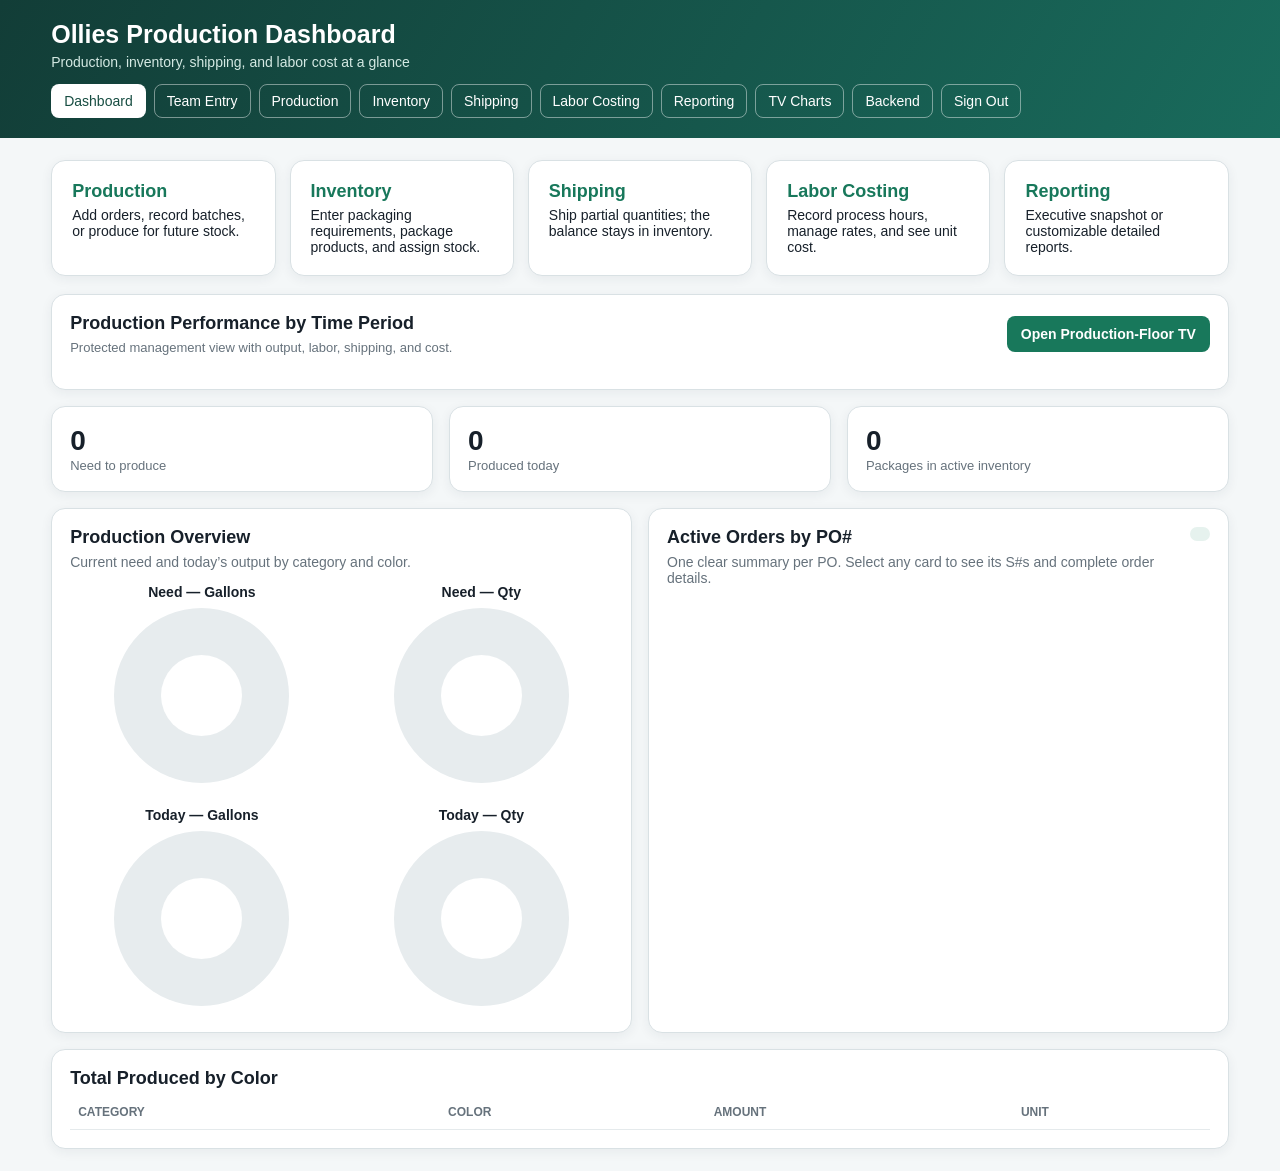
==== commit 7a32012f: "Add production targets and simplify active orders" ====
--- a/index.html
+++ b/index.html
@@ -4,17 +4,20 @@
 <section class="card managementPerformance"><div class="tools"><div><h2>Production Performance by Time Period</h2><p class="muted">Protected management view with output, labor, shipping, and cost.</p></div><a class="navButton" href="/tv" target="_blank">Open Production-Floor TV</a></div><div id="managementPeriods" class="managementPeriodGrid"></div></section>
 <section class="grid3"><div class="card metric"><strong id="need">0</strong><span>Need to produce</span></div><div class="card metric"><strong id="todayMade">0</strong><span>Produced today</span></div><div class="card metric"><strong id="activeInventory">0</strong><span>Packages in active inventory</span></div></section>
 <section class="grid section"><div class="card"><h2>Production Overview</h2><p>Current need and today’s output by category and color.</p><div class="charts"><div class="chartbox"><b>Need — Gallons</b><div class="pie" id="needGal"></div><div class="legend" id="needGalLegend"></div></div><div class="chartbox"><b>Need — Qty</b><div class="pie" id="needQty"></div><div class="legend" id="needQtyLegend"></div></div><div class="chartbox"><b>Today — Gallons</b><div class="pie" id="dayGal"></div><div class="legend" id="dayGalLegend"></div></div><div class="chartbox"><b>Today — Qty</b><div class="pie" id="dayQty"></div><div class="legend" id="dayQtyLegend"></div></div></div></div>
-<div class="card"><h2>Active Order Status</h2><p>Production, packaging, and readiness summary for orders with or without an S#.</p><div class="scroll"><table><thead><tr><th>Order / S#</th><th>PO#</th><th>Need</th><th>Unpackaged</th><th>Inventory</th><th>Status</th></tr></thead><tbody id="statusRows"></tbody></table></div></div></section>
+<div class="card"><div class="activeOrderHeading"><div><h2>Active Orders by PO#</h2><p>One clear summary per PO. Select any card to see its S#s and complete order details.</p></div><span id="activeOrderCount" class="summaryCount"></span></div><div id="orderSummaryList" class="orderSummaryList"></div></div></section>
 <section class="card section"><h2>Total Produced by Color</h2><div class="scroll"><table><thead><tr><th>Category</th><th>Color</th><th>Amount</th><th>Unit</th></tr></thead><tbody id="totalRows"></tbody></table></div></section></main>
 <div id="orderDetailModal" class="orderDetailBackdrop" role="dialog" aria-modal="true" aria-labelledby="orderDetailTitle" hidden><section class="orderDetailPanel"><div class="orderDetailHeader"><div><span class="eyebrow">COMPLETE ORDER DETAILS</span><h2 id="orderDetailTitle">Order details</h2><p id="orderDetailSubtitle">Production, packaging, shipping, and status.</p></div><button id="orderDetailClose" class="orderDetailClose" type="button" aria-label="Close">×</button></div><div id="orderDetailBody" class="orderDetailBody"><div class="detailLoading">Loading order details…</div></div></section></div><div id="toast"></div>
-<script>
-let dashboardData={package_types:[]};
+<script src="/app-runtime.js"></script><script>
+let dashboardData={package_types:[]},poGroups=[];
 const palette=['#20a47a','#ef8f38','#4779d4','#dc4f65','#8b62c8','#19a4bd','#d4b32e'];const esc=s=>String(s??'').replace(/[&<>"']/g,c=>({'&':'&amp;','<':'&lt;','>':'&gt;','"':'&quot;',"'":'&#39;'}[c]));const fmt=n=>Number(n||0).toLocaleString(undefined,{maximumFractionDigits:2});const money=n=>Number(n||0).toLocaleString(undefined,{style:'currency',currency:'USD'});const orderRef=s=>String(s||'').startsWith('N')?`No S# • ${s}`:s;const sum=a=>a.reduce((n,x)=>n+Number(x.gallons||0),0);const totals=r=>`${fmt(sum(r.filter(x=>(x.unit||'gallons')==='gallons')))} gal / ${fmt(sum(r.filter(x=>x.unit==='qty')))} qty`;const when=s=>s?new Date(s).toLocaleString():'—';
 function pie(id,legend,rows){const total=sum(rows);let at=0,stops=[];rows.forEach((r,i)=>{const end=at+r.gallons/total*100;stops.push(`${palette[i%palette.length]} ${at}% ${end}%`);at=end});document.getElementById(id).style.background=total?`conic-gradient(${stops.join(',')})`:'#e7ecee';document.getElementById(legend).innerHTML=rows.map((r,i)=>`<span><i class="dot" style="background:${palette[i%palette.length]}"></i>${esc(r.brand)} ${esc(r.color)}: ${fmt(r.gallons)}</span>`).join('')||'<span class="muted">No data</span>'}
 function sStatus(x){if(x.ready_at)return['READY','done'];if(Number(x.remaining_gallons)>0||Number(x.remaining_qty)>0)return['IN PRODUCTION','open'];return['PACKAGING','open']}
 const amount=(value,unit)=>`${fmt(value)} ${unit==='qty'?'qty':'gal'}`;
 const pair=(totals,prefix)=>`${fmt(totals[`${prefix}_gallons`])} gal / ${fmt(totals[`${prefix}_qty`])} qty`;
 function renderManagementPerformance(periods){managementPeriods.innerHTML=(periods||[]).map(x=>{const c=x.current,p=x.previous,change=p&&Number(p.produced_gallons)?(Number(c.produced_gallons)-Number(p.produced_gallons))/Number(p.produced_gallons)*100:null;return`<article class="managementPeriod"><span>${esc(x.label)}</span><strong>${fmt(c.produced_gallons)} gal <small>/ ${fmt(c.produced_qty)} qty</small></strong><div><b>${money(c.labor_cost)}</b> labor cost · ${fmt(c.labor_hours)} hr</div><div>${fmt(c.batches)} batches · ${fmt(c.packages)} packaged · ${fmt(c.shipped_packages)} shipped</div><em class="${change!==null&&change<0?'negative':''}">${change===null?(x.key==='lifetime'?'All-time baseline':'No prior-period baseline'):`${change>=0?'▲':'▼'} ${Math.abs(change).toFixed(0)}% gallons vs prior period`}</em></article>`}).join('')||'<div class="empty">Performance data will appear after production is entered.</div>'}
+function buildPOGroups(rows){const groups=new Map();(rows||[]).forEach(x=>{const pos=(x.po_numbers||[]).length?x.po_numbers:[`No PO# • ${orderRef(x.s_number)}`];pos.forEach(po=>{const key=po,group=groups.get(key)||{key,label:po.startsWith('No PO# •')?'No PO#':po,references:[],remaining_gallons:0,remaining_qty:0,unpackaged_gallons:0,unpackaged_qty:0,package_count:0,ready:true};if(!group.references.includes(x.s_number))group.references.push(x.s_number);group.remaining_gallons+=Number(x.remaining_gallons||0);group.remaining_qty+=Number(x.remaining_qty||0);group.unpackaged_gallons+=Number(x.unpackaged_gallons||0);group.unpackaged_qty+=Number(x.unpackaged_qty||0);group.package_count+=Number(x.package_count||0);group.ready=group.ready&&Boolean(x.ready_at);groups.set(key,group)})});return [...groups.values()].map(g=>({...g,status:g.ready?'Ready':g.remaining_gallons>0||g.remaining_qty>0?'In Production':'Packaging'})).sort((a,b)=>a.label.localeCompare(b.label,undefined,{numeric:true}))}
+function renderPOGroups(rows){poGroups=buildPOGroups(rows);activeOrderCount.textContent=`${poGroups.length} active PO group${poGroups.length===1?'':'s'}`;orderSummaryList.innerHTML=poGroups.map((g,i)=>`<button class="orderSummaryCard" type="button" data-po-index="${i}"><span class="orderSummaryPO">${esc(g.label)}</span><span class="orderSummaryRefs">${g.references.length} order${g.references.length===1?'':'s'} · ${esc(g.references.map(orderRef).join(', '))}</span><span class="orderSummaryNeed"><b>${fmt(g.remaining_gallons)} gal / ${fmt(g.remaining_qty)} qty</b><small>remaining · ${fmt(g.package_count)} packages ready</small></span><span class="orderSummaryStatus ${g.status.toLowerCase().replaceAll(' ','-')}">${esc(g.status)}</span><span class="orderSummaryArrow">›</span></button>`).join('')||'<div class="empty">No active orders. Everything is complete.</div>'}
+function showPOGroup(group){orderDetailModal.hidden=false;document.body.style.overflow='hidden';orderDetailTitle.textContent=group.label==='No PO#'?'Orders without a PO#':`PO# ${group.label}`;orderDetailSubtitle.textContent=`${group.references.length} active order${group.references.length===1?'':'s'} · Select an S# for its complete production, packaging, shipping, labor, and email history.`;const cards=group.references.map(ref=>{const x=(dashboardData.s_numbers||[]).find(row=>row.s_number===ref)||{};const [label,cls]=sStatus(x);const lines=(dashboardData.active_orders||[]).filter(row=>row.s_number===ref);return`<button class="poDetailOrder" type="button" data-order-ref="${esc(ref)}"><span><b>${esc(orderRef(ref))}</b><small>${esc(lines.map(row=>`${row.brand} / ${row.color}`).join(' · ')||'Order details')}</small></span><span><b>${fmt(x.remaining_gallons)} gal / ${fmt(x.remaining_qty)} qty</b><small>need to produce</small></span><span><b>${fmt(x.package_count)} packages</b><small>ready in inventory</small></span><span class="orderSummaryStatus ${cls==='done'?'ready':'in-production'}">${label}</span><i>View full details ›</i></button>`}).join('');orderDetailBody.innerHTML=`<div class="detailSummary"><div class="detailStat"><span>Active S#s</span><b>${group.references.length}</b></div><div class="detailStat"><span>Need to produce</span><b>${fmt(group.remaining_gallons)} gal / ${fmt(group.remaining_qty)} qty</b></div><div class="detailStat"><span>Unpackaged</span><b>${fmt(group.unpackaged_gallons)} gal / ${fmt(group.unpackaged_qty)} qty</b></div><div class="detailStat"><span>Packages ready</span><b>${fmt(group.package_count)}</b></div></div><div class="detailSection"><h3>Orders in this PO group</h3><div class="poDetailList">${cards}</div></div>`}
 function packageName(type,size,unit){const known=(dashboardData.package_types||[]).find(x=>x.key===type);if(type==='case_pack')return `Case Pack (${fmt(size)} pcs/case)`;if(type==='each')return 'Individual Units';return known?.label||String(type||'').replaceAll('_',' ')}
 function renderOrderDetail(d){const t=d.totals,h=d.status_history||{},badge=String(d.status).toLowerCase().replaceAll(' ','-');orderDetailTitle.textContent=orderRef(d.s_number);orderDetailSubtitle.innerHTML=`<span class="orderStatusBadge ${badge}">${esc(d.status)}</span> &nbsp; PO#: <b>${esc((d.po_numbers||[]).join(', ')||'Not provided')}</b> &nbsp; Ship month: <b>${esc(d.ship_months.join(', ')||'Not assigned')}</b>`;
 const lines=d.orders.map(x=>`<tr><td>${esc(x.po_number||'—')}</td><td><b>${esc(x.brand)}</b><br><span class="muted">${esc(x.color)}</span></td><td>${amount(x.gallons,x.unit)}</td><td>${amount(x.produced,x.unit)}</td><td><b>${amount(x.remaining,x.unit)}</b></td><td>${amount(x.unpackaged,x.unit)}</td><td>${amount(x.inventory,x.unit)}</td><td>${amount(x.shipped,x.unit)}</td><td>${esc(x.ship_month||'—')}</td><td>${esc(x.status)}</td></tr>`).join('');
@@ -25,7 +28,7 @@
 orderDetailBody.innerHTML=`<div class="detailSummary"><div class="detailStat"><span>Overall status</span><b>${esc(d.status)}</b></div><div class="detailStat"><span>Ordered</span><b>${pair(t,'ordered')}</b></div><div class="detailStat"><span>Produced</span><b>${pair(t,'produced')}</b></div><div class="detailStat"><span>Need to produce</span><b>${pair(t,'remaining')}</b></div><div class="detailStat"><span>Unpackaged</span><b>${pair(t,'unpackaged')}</b></div><div class="detailStat"><span>Package inventory</span><b>${pair(t,'inventory')}</b></div><div class="detailStat"><span>Shipped</span><b>${pair(t,'shipped')}</b></div><div class="detailStat"><span>Labor</span><b>${fmt(d.labor.hours)} hr / ${money(d.labor.cost)}</b></div></div><div class="detailMeta"><span>Order placed: <b>${when(d.orders.map(x=>x.created_at).sort()[0])}</b></span><span>Ready: <b>${when(h.ready_at)}</b></span><span>Shipped: <b>${when(h.shipped_at)}</b></span></div><div class="detailSection"><h3>Product Lines</h3><div class="scroll"><table><thead><tr><th>PO#</th><th>Category / Color</th><th>Ordered</th><th>Produced</th><th>Remaining</th><th>Unpackaged</th><th>Inventory</th><th>Shipped</th><th>Ship Month</th><th>Status</th></tr></thead><tbody>${lines}</tbody></table></div></div><div class="detailSection"><h3>Packaging Requirements</h3><div class="scroll"><table><thead><tr><th>Category / Color</th><th>Package Size</th><th>Required Qty</th><th>Packaged Qty</th><th>Shipped Qty</th><th>Status</th></tr></thead><tbody>${requirements}</tbody></table></div></div><div class="detailSection"><h3>Package Inventory and Shipping</h3><div class="scroll"><table><thead><tr><th>Category / Color</th><th>Package Size</th><th>Packaged</th><th>Shipped</th><th>Available</th><th>Packaged Date</th></tr></thead><tbody>${packages}</tbody></table></div></div><div class="detailSection"><h3>Production Batches</h3><div class="scroll"><table><thead><tr><th>Batch #</th><th>Category / Color</th><th>Amount</th><th>Produced Date</th></tr></thead><tbody>${batches}</tbody></table></div></div><div class="detailSection"><h3>Email Recipients</h3><div class="detailMeta">${recipients}</div></div>`}
 async function showOrderDetail(reference){orderDetailModal.hidden=false;document.body.style.overflow='hidden';orderDetailTitle.textContent=orderRef(reference);orderDetailSubtitle.textContent='Loading production, packaging, and shipping details…';orderDetailBody.innerHTML='<div class="detailLoading">Loading order details…</div>';try{const r=await fetch(`/api/s-numbers/${encodeURIComponent(reference)}/detail`,{cache:'no-store'});if(r.status===401){location.href='/login';return}const d=await r.json();if(!r.ok)throw Error(d.error||'Could not load order details.');renderOrderDetail(d)}catch(e){orderDetailBody.innerHTML=`<div class="empty">${esc(e.message)}</div>`}}
 function closeOrderDetail(){orderDetailModal.hidden=true;document.body.style.overflow=''}
-statusRows.addEventListener('click',e=>{const button=e.target.closest('[data-order-ref]');if(button)showOrderDetail(button.dataset.orderRef)});orderDetailClose.onclick=closeOrderDetail;orderDetailModal.addEventListener('click',e=>{if(e.target===orderDetailModal)closeOrderDetail()});document.addEventListener('keydown',e=>{if(e.key==='Escape'&&!orderDetailModal.hidden)closeOrderDetail()});
-async function load(){const r=await fetch('/api/dashboard',{cache:'no-store'}),d=await r.json();dashboardData=d;renderManagementPerformance(d.performance?.periods||[]);need.textContent=totals(d.need);todayMade.textContent=totals(d.daily);activeInventory.textContent=fmt(d.inventory.reduce((n,x)=>n+Number(x.package_count),0)+d.stock_inventory.reduce((n,x)=>n+Number(x.package_count),0));pie('needGal','needGalLegend',d.need.filter(x=>x.unit!=='qty'));pie('needQty','needQtyLegend',d.need.filter(x=>x.unit==='qty'));pie('dayGal','dayGalLegend',d.daily.filter(x=>x.unit!=='qty'));pie('dayQty','dayQtyLegend',d.daily.filter(x=>x.unit==='qty'));statusRows.innerHTML=d.s_numbers.map(x=>{const [label,cls]=sStatus(x);return `<tr><td><button class="orderLink" type="button" data-order-ref="${esc(x.s_number)}">${esc(orderRef(x.s_number))}</button></td><td>${esc(x.po_number||'—')}</td><td>${fmt(x.remaining_gallons)} gal / ${fmt(x.remaining_qty)} qty</td><td>${fmt(x.unpackaged_gallons)} gal / ${fmt(x.unpackaged_qty)} qty</td><td>${x.package_count} packages</td><td class="${cls}">${label}</td></tr>`}).join('')||'<tr><td colspan="6" class="empty">No active orders</td></tr>';totalRows.innerHTML=d.total.map(x=>`<tr><td>${esc(x.brand)}</td><td>${esc(x.color)}</td><td><b>${fmt(x.gallons)}</b></td><td>${x.unit==='qty'?'qty':'gal'}</td></tr>`).join('')||'<tr><td colspan="4" class="empty">No production recorded</td></tr>'}
+orderSummaryList.addEventListener('click',e=>{const button=e.target.closest('[data-po-index]');if(button)showPOGroup(poGroups[Number(button.dataset.poIndex)])});orderDetailBody.addEventListener('click',e=>{const button=e.target.closest('[data-order-ref]');if(button)showOrderDetail(button.dataset.orderRef)});orderDetailClose.onclick=closeOrderDetail;orderDetailModal.addEventListener('click',e=>{if(e.target===orderDetailModal)closeOrderDetail()});document.addEventListener('keydown',e=>{if(e.key==='Escape'&&!orderDetailModal.hidden)closeOrderDetail()});
+async function load(){const r=await fetch('/api/dashboard',{cache:'no-store'}),d=await r.json();dashboardData=d;renderManagementPerformance(d.performance?.periods||[]);need.textContent=totals(d.need);todayMade.textContent=totals(d.daily);activeInventory.textContent=fmt(d.inventory.reduce((n,x)=>n+Number(x.package_count),0)+d.stock_inventory.reduce((n,x)=>n+Number(x.package_count),0));pie('needGal','needGalLegend',d.need.filter(x=>x.unit!=='qty'));pie('needQty','needQtyLegend',d.need.filter(x=>x.unit==='qty'));pie('dayGal','dayGalLegend',d.daily.filter(x=>x.unit!=='qty'));pie('dayQty','dayQtyLegend',d.daily.filter(x=>x.unit==='qty'));renderPOGroups(d.s_numbers||[]);totalRows.innerHTML=d.total.map(x=>`<tr><td>${esc(x.brand)}</td><td>${esc(x.color)}</td><td><b>${fmt(x.gallons)}</b></td><td>${x.unit==='qty'?'qty':'gal'}</td></tr>`).join('')||'<tr><td colspan="4" class="empty">No production recorded</td></tr>'}
 load();setInterval(load,60000);
 </script></body></html>
--- a/app.css
+++ b/app.css
@@ -21,8 +21,10 @@
 #toast{position:fixed;right:24px;bottom:24px;padding:12px 16px;border-radius:9px;background:#223;color:#fff;display:none;z-index:5}.bad{background:var(--red)!important}
 .entryBody{background:#eef4f2;min-height:100vh}.entryHeader{display:flex;justify-content:space-between;align-items:center;gap:20px;padding:22px max(24px,5vw)}.entryHeader h1{font-size:26px}.entryAccount{display:flex;align-items:center;gap:10px}.entryAccount span{color:#d4e9e3;font-weight:600}.entryAccount a{color:#fff;text-decoration:none;border:1px solid #ffffff70;border-radius:9px;padding:9px 12px}.entryWrap{max-width:1040px;margin:auto;padding:34px 24px 60px}.entryIntro{display:flex;justify-content:space-between;align-items:end;margin-bottom:18px}.entryIntro span{font-size:27px;font-weight:750}.entryIntro small{color:var(--muted)}.entryTasks{display:grid;grid-template-columns:1fr 1fr;gap:18px}.entryTask{height:auto;min-height:150px;background:#fff;color:var(--ink);border:1px solid var(--line);border-radius:18px;text-align:left;padding:24px;box-shadow:0 5px 18px #16372f12;display:grid;grid-template-columns:48px 1fr;grid-template-rows:auto auto;column-gap:15px;transition:.15s transform,.15s box-shadow}.entryTask:hover{transform:translateY(-2px);box-shadow:0 8px 24px #16372f1c}.entryTask.rework{grid-column:1/-1}.entryTask i,.entryTitle>i{grid-row:span 2;width:46px;height:46px;border-radius:50%;display:grid;place-items:center;background:#dff2eb;color:var(--green);font-style:normal;font-size:20px;font-weight:800}.entryTask b{font-size:20px;align-self:end}.entryTask span{color:var(--muted);font-weight:400;align-self:start;margin-top:6px}.entryBack{height:auto;background:transparent;color:var(--green);padding:7px 0;margin-bottom:13px}.entryCard{background:#fff;border:1px solid var(--line);border-radius:20px;padding:28px;box-shadow:0 6px 22px #16372f12}.entryTitle{display:flex;gap:15px;align-items:flex-start;margin-bottom:22px}.entryTitle h2{margin:1px 0 5px;font-size:24px}.entryTitle p{margin:0;color:var(--muted)}.entrySegment{display:inline-flex;background:#e8efed;border-radius:11px;padding:4px;margin-bottom:24px}.entrySegment button{height:38px;background:transparent;color:#49605a;padding:8px 18px}.entrySegment button.selected{background:#fff;color:var(--green);box-shadow:0 2px 8px #17202a18}.entryForm{display:grid;grid-template-columns:1fr 1fr;gap:18px}.entryForm label{display:flex;flex-direction:column;gap:7px}.entryForm label>span,.entryForm legend{font-weight:700;color:#31443f}.entryForm small{font-weight:400;color:var(--muted)}.entryForm input,.entryForm select{height:50px;background:#fbfdfc;font-size:15px}.entryWide,.entryForm fieldset,.entryForm .entrySave,.entrySubgrid{grid-column:1/-1}.entrySubgrid{display:grid;grid-template-columns:1fr 1fr;gap:18px}.entryForm fieldset{border:1px solid var(--line);border-radius:12px;padding:14px}.entryForm legend{padding:0 7px}.entryChecks{display:grid;grid-template-columns:1fr 1fr;gap:8px}.entryChecks label{display:grid;grid-template-columns:20px 1fr;grid-template-rows:auto auto;gap:0 7px;background:#f5f8f7;border-radius:8px;padding:10px}.entryChecks input{grid-row:span 2;width:17px;height:17px;margin-top:2px}.entryChecks small{grid-column:2}.entrySave{height:52px;font-size:16px;margin-top:3px}.entryHelp{background:#f3f8f6;border-left:4px solid var(--green2);border-radius:8px;padding:12px;color:#42564f}.entryEmpty{color:var(--muted)}#entryMessage{position:fixed;right:24px;bottom:24px;max-width:440px;background:var(--green);color:#fff;border-radius:11px;padding:14px 18px;box-shadow:0 5px 20px #0003;opacity:0;transform:translateY(10px);pointer-events:none;transition:.2s;z-index:10}#entryMessage.show{opacity:1;transform:none}#entryMessage.bad{background:var(--red)!important}
 .entryTargetPrompt{display:flex;flex-direction:column;gap:3px;margin-bottom:9px}.entryTargetPrompt b{color:#31443f}.entryTargetPrompt span{color:var(--muted);font-size:14px}
+.activeOrderHeading{display:flex;align-items:flex-start;justify-content:space-between;gap:15px;margin-bottom:12px}.activeOrderHeading p{margin:4px 0 0;color:var(--muted)}.summaryCount{white-space:nowrap;background:#e6f2ee;color:var(--green);padding:7px 10px;border-radius:999px;font-size:12px;font-weight:750}.orderSummaryList{display:grid;gap:8px;max-height:470px;overflow:auto;padding-right:3px}.orderSummaryCard{width:100%;height:auto;display:grid;grid-template-columns:minmax(90px,.8fr) minmax(170px,1.6fr) minmax(150px,1.15fr) minmax(100px,.8fr) minmax(105px,.8fr) 20px;align-items:center;gap:12px;padding:13px 14px;text-align:left;background:#f8fbfa;color:var(--ink);border:1px solid var(--line);border-radius:11px;transition:.15s transform,.15s border-color,.15s box-shadow}.orderSummaryCard:hover{transform:translateY(-1px);border-color:#8fbcae;box-shadow:0 5px 15px #183b3114}.orderSummaryPO{font-size:16px;font-weight:800;color:var(--blue)}.orderSummaryRefs{font-size:12px;color:var(--muted);white-space:nowrap;overflow:hidden;text-overflow:ellipsis}.orderSummaryNeed,.orderSummaryPackages{display:flex;flex-direction:column;gap:2px}.orderSummaryNeed small,.orderSummaryPackages small{color:var(--muted);font-weight:400}.orderSummaryStatus{justify-self:start;border-radius:999px;padding:6px 9px;background:#fff1d8;color:#9b6500;font-size:11px;font-weight:800;text-transform:uppercase}.orderSummaryStatus.ready{background:#dff2eb;color:var(--green)}.orderSummaryStatus.in-production{background:#e8f1fb;color:var(--blue)}.orderSummaryStatus.packaging{background:#fff1d8;color:#9b6500}.orderSummaryArrow{font-size:25px;color:var(--green)}.poDetailList{display:grid;gap:9px}.poDetailOrder{height:auto;width:100%;display:grid;grid-template-columns:1.5fr 1fr 1fr auto auto;align-items:center;gap:14px;text-align:left;padding:14px;background:#f8fbfa;color:var(--ink);border:1px solid var(--line);border-radius:11px}.poDetailOrder:hover{border-color:#8fbcae;background:#f2f8f6}.poDetailOrder span{display:flex;flex-direction:column;gap:3px}.poDetailOrder span small{color:var(--muted);font-weight:400}.poDetailOrder i{color:var(--green);font-style:normal;font-size:12px}
+.orderSummaryCard{grid-template-columns:minmax(78px,.7fr) minmax(130px,1.4fr) minmax(130px,1fr) auto 14px;gap:10px}
 @media(max-width:1100px){.form.order,.form.costing{grid-template-columns:1fr 1fr 1fr}}
-@media(max-width:950px){.grid,.grid3,.pageButtons,.charts{grid-template-columns:1fr}.form,.form.order,.form.wide,.form.stock,.form.costing{grid-template-columns:1fr 1fr}.form button{grid-column:span 2}}
+@media(max-width:950px){.grid,.grid3,.pageButtons,.charts{grid-template-columns:1fr}.form,.form.order,.form.wide,.form.stock,.form.costing{grid-template-columns:1fr 1fr}.form button{grid-column:span 2}.orderSummaryCard{grid-template-columns:1fr 1fr}.orderSummaryRefs{grid-column:1/-1}.orderSummaryArrow{display:none}.poDetailOrder{grid-template-columns:1fr 1fr}.poDetailOrder i{grid-column:1/-1}.activeOrderHeading{display:block}.summaryCount{display:inline-block;margin-top:9px}}
 @media(max-width:1100px){.snapshotGrid{grid-template-columns:1fr 1fr}.reportFilters{grid-template-columns:1fr 1fr}}
 @media(max-width:1100px){.snapshotRange{grid-template-columns:1fr 1fr}.snapshotPresets{grid-column:1/-1}}
 @media(max-width:1100px){.managementPeriodGrid{grid-template-columns:1fr 1fr}}
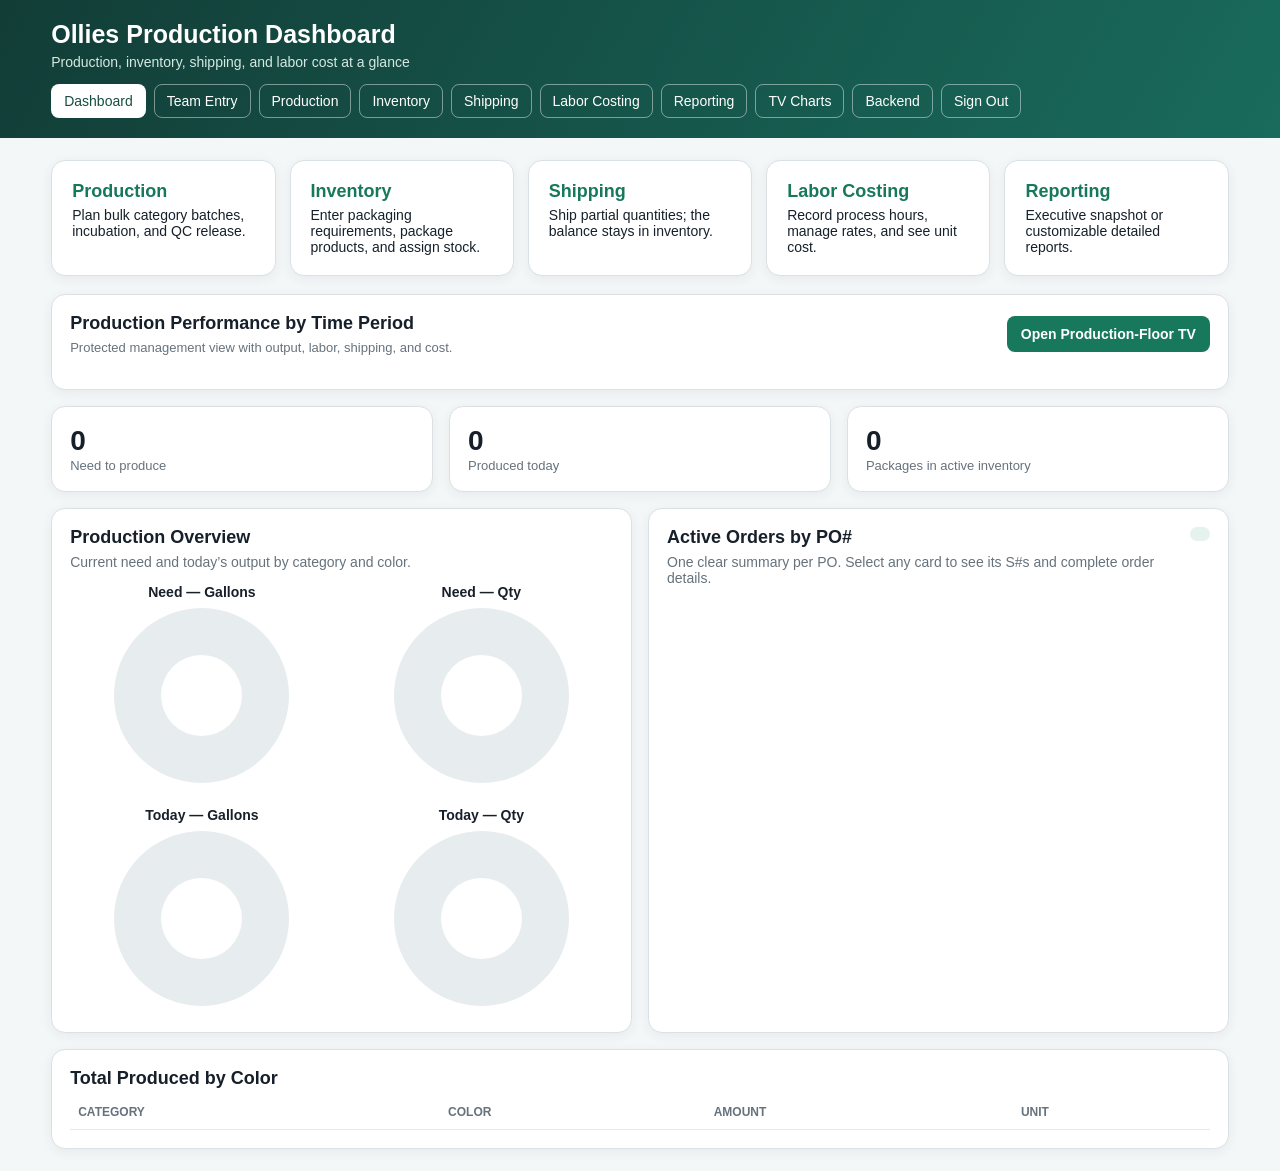
==== commit dfadebeb: "Add bulk production incubation and QC workflow" ====
--- a/index.html
+++ b/index.html
@@ -1,6 +1,6 @@
 <!doctype html><html><head><meta charset="utf-8"><meta name="viewport" content="width=device-width,initial-scale=1"><title>Ollies Production Dashboard</title><link rel="stylesheet" href="/app.css"></head><body>
 <header><h1>Ollies Production Dashboard</h1><p>Production, inventory, shipping, and labor cost at a glance</p><nav class="nav"><a class="active" href="/">Dashboard</a><a href="/entry">Team Entry</a><a href="/production">Production</a><a href="/inventory">Inventory</a><a href="/shipping">Shipping</a><a href="/costing">Labor Costing</a><a href="/reporting">Reporting</a><a href="/tv" target="_blank">TV Charts</a><a href="/admin">Backend</a><a href="/logout">Sign Out</a></nav></header>
-<main class="wrap"><section class="pageButtons"><a href="/production"><b>Production</b>Add orders, record batches, or produce for future stock.</a><a href="/inventory"><b>Inventory</b>Enter packaging requirements, package products, and assign stock.</a><a href="/shipping"><b>Shipping</b>Ship partial quantities; the balance stays in inventory.</a><a href="/costing"><b>Labor Costing</b>Record process hours, manage rates, and see unit cost.</a><a href="/reporting"><b>Reporting</b>Executive snapshot or customizable detailed reports.</a></section>
+<main class="wrap"><section class="pageButtons"><a href="/production"><b>Production</b>Plan bulk category batches, incubation, and QC release.</a><a href="/inventory"><b>Inventory</b>Enter packaging requirements, package products, and assign stock.</a><a href="/shipping"><b>Shipping</b>Ship partial quantities; the balance stays in inventory.</a><a href="/costing"><b>Labor Costing</b>Record process hours, manage rates, and see unit cost.</a><a href="/reporting"><b>Reporting</b>Executive snapshot or customizable detailed reports.</a></section>
 <section class="card managementPerformance"><div class="tools"><div><h2>Production Performance by Time Period</h2><p class="muted">Protected management view with output, labor, shipping, and cost.</p></div><a class="navButton" href="/tv" target="_blank">Open Production-Floor TV</a></div><div id="managementPeriods" class="managementPeriodGrid"></div></section>
 <section class="grid3"><div class="card metric"><strong id="need">0</strong><span>Need to produce</span></div><div class="card metric"><strong id="todayMade">0</strong><span>Produced today</span></div><div class="card metric"><strong id="activeInventory">0</strong><span>Packages in active inventory</span></div></section>
 <section class="grid section"><div class="card"><h2>Production Overview</h2><p>Current need and today’s output by category and color.</p><div class="charts"><div class="chartbox"><b>Need — Gallons</b><div class="pie" id="needGal"></div><div class="legend" id="needGalLegend"></div></div><div class="chartbox"><b>Need — Qty</b><div class="pie" id="needQty"></div><div class="legend" id="needQtyLegend"></div></div><div class="chartbox"><b>Today — Gallons</b><div class="pie" id="dayGal"></div><div class="legend" id="dayGalLegend"></div></div><div class="chartbox"><b>Today — Qty</b><div class="pie" id="dayQty"></div><div class="legend" id="dayQtyLegend"></div></div></div></div>
@@ -14,7 +14,7 @@
 function sStatus(x){if(x.ready_at)return['READY','done'];if(Number(x.remaining_gallons)>0||Number(x.remaining_qty)>0)return['IN PRODUCTION','open'];return['PACKAGING','open']}
 const amount=(value,unit)=>`${fmt(value)} ${unit==='qty'?'qty':'gal'}`;
 const pair=(totals,prefix)=>`${fmt(totals[`${prefix}_gallons`])} gal / ${fmt(totals[`${prefix}_qty`])} qty`;
-function renderManagementPerformance(periods){managementPeriods.innerHTML=(periods||[]).map(x=>{const c=x.current,p=x.previous,change=p&&Number(p.produced_gallons)?(Number(c.produced_gallons)-Number(p.produced_gallons))/Number(p.produced_gallons)*100:null;return`<article class="managementPeriod"><span>${esc(x.label)}</span><strong>${fmt(c.produced_gallons)} gal <small>/ ${fmt(c.produced_qty)} qty</small></strong><div><b>${money(c.labor_cost)}</b> labor cost · ${fmt(c.labor_hours)} hr</div><div>${fmt(c.batches)} batches · ${fmt(c.packages)} packaged · ${fmt(c.shipped_packages)} shipped</div><em class="${change!==null&&change<0?'negative':''}">${change===null?(x.key==='lifetime'?'All-time baseline':'No prior-period baseline'):`${change>=0?'▲':'▼'} ${Math.abs(change).toFixed(0)}% gallons vs prior period`}</em></article>`}).join('')||'<div class="empty">Performance data will appear after production is entered.</div>'}
+function renderManagementPerformance(periods){managementPeriods.innerHTML=(periods||[]).map(x=>{const c=x.current,p=x.previous,t=x.target||{},change=p&&Number(p.produced_gallons)?(Number(c.produced_gallons)-Number(p.produced_gallons))/Number(p.produced_gallons)*100:null,checks=[];if(Number(t.gallons)>0)checks.push(Number(c.produced_gallons||0)/Number(t.gallons)*100);if(Number(t.qty)>0)checks.push(Number(c.produced_qty||0)/Number(t.qty)*100);const pct=checks.length?Math.min(...checks):0,target=x.key==='lifetime'?'':checks.length?`Target ${fmt(t.gallons)} gal / ${fmt(t.qty)} qty · ${Math.round(pct)}%`:'Target not set';return`<article class="managementPeriod ${pct>=100?'goalMet':''}"><span>${esc(x.label)}</span><strong>${fmt(c.produced_gallons)} gal <small>/ ${fmt(c.produced_qty)} qty</small></strong>${target?`<div class="managementTarget"><b>${esc(target)}</b></div>`:''}<div><b>${money(c.labor_cost)}</b> labor cost · ${fmt(c.labor_hours)} hr</div><div>${fmt(c.batches)} batches · ${fmt(c.packages)} packaged · ${fmt(c.shipped_packages)} shipped</div><em class="${change!==null&&change<0?'negative':''}">${pct>=100?'★ Target achieved':change===null?(x.key==='lifetime'?'All-time baseline':'No prior-period baseline'):`${change>=0?'▲':'▼'} ${Math.abs(change).toFixed(0)}% gallons vs prior period`}</em></article>`}).join('')||'<div class="empty">Performance data will appear after production is entered.</div>'}
 function buildPOGroups(rows){const groups=new Map();(rows||[]).forEach(x=>{const pos=(x.po_numbers||[]).length?x.po_numbers:[`No PO# • ${orderRef(x.s_number)}`];pos.forEach(po=>{const key=po,group=groups.get(key)||{key,label:po.startsWith('No PO# •')?'No PO#':po,references:[],remaining_gallons:0,remaining_qty:0,unpackaged_gallons:0,unpackaged_qty:0,package_count:0,ready:true};if(!group.references.includes(x.s_number))group.references.push(x.s_number);group.remaining_gallons+=Number(x.remaining_gallons||0);group.remaining_qty+=Number(x.remaining_qty||0);group.unpackaged_gallons+=Number(x.unpackaged_gallons||0);group.unpackaged_qty+=Number(x.unpackaged_qty||0);group.package_count+=Number(x.package_count||0);group.ready=group.ready&&Boolean(x.ready_at);groups.set(key,group)})});return [...groups.values()].map(g=>({...g,status:g.ready?'Ready':g.remaining_gallons>0||g.remaining_qty>0?'In Production':'Packaging'})).sort((a,b)=>a.label.localeCompare(b.label,undefined,{numeric:true}))}
 function renderPOGroups(rows){poGroups=buildPOGroups(rows);activeOrderCount.textContent=`${poGroups.length} active PO group${poGroups.length===1?'':'s'}`;orderSummaryList.innerHTML=poGroups.map((g,i)=>`<button class="orderSummaryCard" type="button" data-po-index="${i}"><span class="orderSummaryPO">${esc(g.label)}</span><span class="orderSummaryRefs">${g.references.length} order${g.references.length===1?'':'s'} · ${esc(g.references.map(orderRef).join(', '))}</span><span class="orderSummaryNeed"><b>${fmt(g.remaining_gallons)} gal / ${fmt(g.remaining_qty)} qty</b><small>remaining · ${fmt(g.package_count)} packages ready</small></span><span class="orderSummaryStatus ${g.status.toLowerCase().replaceAll(' ','-')}">${esc(g.status)}</span><span class="orderSummaryArrow">›</span></button>`).join('')||'<div class="empty">No active orders. Everything is complete.</div>'}
 function showPOGroup(group){orderDetailModal.hidden=false;document.body.style.overflow='hidden';orderDetailTitle.textContent=group.label==='No PO#'?'Orders without a PO#':`PO# ${group.label}`;orderDetailSubtitle.textContent=`${group.references.length} active order${group.references.length===1?'':'s'} · Select an S# for its complete production, packaging, shipping, labor, and email history.`;const cards=group.references.map(ref=>{const x=(dashboardData.s_numbers||[]).find(row=>row.s_number===ref)||{};const [label,cls]=sStatus(x);const lines=(dashboardData.active_orders||[]).filter(row=>row.s_number===ref);return`<button class="poDetailOrder" type="button" data-order-ref="${esc(ref)}"><span><b>${esc(orderRef(ref))}</b><small>${esc(lines.map(row=>`${row.brand} / ${row.color}`).join(' · ')||'Order details')}</small></span><span><b>${fmt(x.remaining_gallons)} gal / ${fmt(x.remaining_qty)} qty</b><small>need to produce</small></span><span><b>${fmt(x.package_count)} packages</b><small>ready in inventory</small></span><span class="orderSummaryStatus ${cls==='done'?'ready':'in-production'}">${label}</span><i>View full details ›</i></button>`}).join('');orderDetailBody.innerHTML=`<div class="detailSummary"><div class="detailStat"><span>Active S#s</span><b>${group.references.length}</b></div><div class="detailStat"><span>Need to produce</span><b>${fmt(group.remaining_gallons)} gal / ${fmt(group.remaining_qty)} qty</b></div><div class="detailStat"><span>Unpackaged</span><b>${fmt(group.unpackaged_gallons)} gal / ${fmt(group.unpackaged_qty)} qty</b></div><div class="detailStat"><span>Packages ready</span><b>${fmt(group.package_count)}</b></div></div><div class="detailSection"><h3>Orders in this PO group</h3><div class="poDetailList">${cards}</div></div>`}
@@ -29,6 +29,6 @@
 async function showOrderDetail(reference){orderDetailModal.hidden=false;document.body.style.overflow='hidden';orderDetailTitle.textContent=orderRef(reference);orderDetailSubtitle.textContent='Loading production, packaging, and shipping details…';orderDetailBody.innerHTML='<div class="detailLoading">Loading order details…</div>';try{const r=await fetch(`/api/s-numbers/${encodeURIComponent(reference)}/detail`,{cache:'no-store'});if(r.status===401){location.href='/login';return}const d=await r.json();if(!r.ok)throw Error(d.error||'Could not load order details.');renderOrderDetail(d)}catch(e){orderDetailBody.innerHTML=`<div class="empty">${esc(e.message)}</div>`}}
 function closeOrderDetail(){orderDetailModal.hidden=true;document.body.style.overflow=''}
 orderSummaryList.addEventListener('click',e=>{const button=e.target.closest('[data-po-index]');if(button)showPOGroup(poGroups[Number(button.dataset.poIndex)])});orderDetailBody.addEventListener('click',e=>{const button=e.target.closest('[data-order-ref]');if(button)showOrderDetail(button.dataset.orderRef)});orderDetailClose.onclick=closeOrderDetail;orderDetailModal.addEventListener('click',e=>{if(e.target===orderDetailModal)closeOrderDetail()});document.addEventListener('keydown',e=>{if(e.key==='Escape'&&!orderDetailModal.hidden)closeOrderDetail()});
-async function load(){const r=await fetch('/api/dashboard',{cache:'no-store'}),d=await r.json();dashboardData=d;renderManagementPerformance(d.performance?.periods||[]);need.textContent=totals(d.need);todayMade.textContent=totals(d.daily);activeInventory.textContent=fmt(d.inventory.reduce((n,x)=>n+Number(x.package_count),0)+d.stock_inventory.reduce((n,x)=>n+Number(x.package_count),0));pie('needGal','needGalLegend',d.need.filter(x=>x.unit!=='qty'));pie('needQty','needQtyLegend',d.need.filter(x=>x.unit==='qty'));pie('dayGal','dayGalLegend',d.daily.filter(x=>x.unit!=='qty'));pie('dayQty','dayQtyLegend',d.daily.filter(x=>x.unit==='qty'));renderPOGroups(d.s_numbers||[]);totalRows.innerHTML=d.total.map(x=>`<tr><td>${esc(x.brand)}</td><td>${esc(x.color)}</td><td><b>${fmt(x.gallons)}</b></td><td>${x.unit==='qty'?'qty':'gal'}</td></tr>`).join('')||'<tr><td colspan="4" class="empty">No production recorded</td></tr>'}
+async function load(){const r=await fetch('/api/dashboard-summary',{cache:'no-store'});if(r.status===401){location.href='/login';return}const d=await r.json();dashboardData=d;renderManagementPerformance(d.performance?.periods||[]);need.textContent=totals(d.need);todayMade.textContent=totals(d.daily);activeInventory.textContent=fmt(d.active_inventory_packages);pie('needGal','needGalLegend',d.need.filter(x=>x.unit!=='qty'));pie('needQty','needQtyLegend',d.need.filter(x=>x.unit==='qty'));pie('dayGal','dayGalLegend',d.daily.filter(x=>x.unit!=='qty'));pie('dayQty','dayQtyLegend',d.daily.filter(x=>x.unit==='qty'));renderPOGroups(d.s_numbers||[]);totalRows.innerHTML=d.total.map(x=>`<tr><td>${esc(x.brand)}</td><td>${esc(x.color)}</td><td><b>${fmt(x.gallons)}</b></td><td>${x.unit==='qty'?'qty':'gal'}</td></tr>`).join('')||'<tr><td colspan="4" class="empty">No production recorded</td></tr>'}
 load();setInterval(load,60000);
 </script></body></html>
--- a/app.css
+++ b/app.css
@@ -22,7 +22,7 @@
 .entryBody{background:#eef4f2;min-height:100vh}.entryHeader{display:flex;justify-content:space-between;align-items:center;gap:20px;padding:22px max(24px,5vw)}.entryHeader h1{font-size:26px}.entryAccount{display:flex;align-items:center;gap:10px}.entryAccount span{color:#d4e9e3;font-weight:600}.entryAccount a{color:#fff;text-decoration:none;border:1px solid #ffffff70;border-radius:9px;padding:9px 12px}.entryWrap{max-width:1040px;margin:auto;padding:34px 24px 60px}.entryIntro{display:flex;justify-content:space-between;align-items:end;margin-bottom:18px}.entryIntro span{font-size:27px;font-weight:750}.entryIntro small{color:var(--muted)}.entryTasks{display:grid;grid-template-columns:1fr 1fr;gap:18px}.entryTask{height:auto;min-height:150px;background:#fff;color:var(--ink);border:1px solid var(--line);border-radius:18px;text-align:left;padding:24px;box-shadow:0 5px 18px #16372f12;display:grid;grid-template-columns:48px 1fr;grid-template-rows:auto auto;column-gap:15px;transition:.15s transform,.15s box-shadow}.entryTask:hover{transform:translateY(-2px);box-shadow:0 8px 24px #16372f1c}.entryTask.rework{grid-column:1/-1}.entryTask i,.entryTitle>i{grid-row:span 2;width:46px;height:46px;border-radius:50%;display:grid;place-items:center;background:#dff2eb;color:var(--green);font-style:normal;font-size:20px;font-weight:800}.entryTask b{font-size:20px;align-self:end}.entryTask span{color:var(--muted);font-weight:400;align-self:start;margin-top:6px}.entryBack{height:auto;background:transparent;color:var(--green);padding:7px 0;margin-bottom:13px}.entryCard{background:#fff;border:1px solid var(--line);border-radius:20px;padding:28px;box-shadow:0 6px 22px #16372f12}.entryTitle{display:flex;gap:15px;align-items:flex-start;margin-bottom:22px}.entryTitle h2{margin:1px 0 5px;font-size:24px}.entryTitle p{margin:0;color:var(--muted)}.entrySegment{display:inline-flex;background:#e8efed;border-radius:11px;padding:4px;margin-bottom:24px}.entrySegment button{height:38px;background:transparent;color:#49605a;padding:8px 18px}.entrySegment button.selected{background:#fff;color:var(--green);box-shadow:0 2px 8px #17202a18}.entryForm{display:grid;grid-template-columns:1fr 1fr;gap:18px}.entryForm label{display:flex;flex-direction:column;gap:7px}.entryForm label>span,.entryForm legend{font-weight:700;color:#31443f}.entryForm small{font-weight:400;color:var(--muted)}.entryForm input,.entryForm select{height:50px;background:#fbfdfc;font-size:15px}.entryWide,.entryForm fieldset,.entryForm .entrySave,.entrySubgrid{grid-column:1/-1}.entrySubgrid{display:grid;grid-template-columns:1fr 1fr;gap:18px}.entryForm fieldset{border:1px solid var(--line);border-radius:12px;padding:14px}.entryForm legend{padding:0 7px}.entryChecks{display:grid;grid-template-columns:1fr 1fr;gap:8px}.entryChecks label{display:grid;grid-template-columns:20px 1fr;grid-template-rows:auto auto;gap:0 7px;background:#f5f8f7;border-radius:8px;padding:10px}.entryChecks input{grid-row:span 2;width:17px;height:17px;margin-top:2px}.entryChecks small{grid-column:2}.entrySave{height:52px;font-size:16px;margin-top:3px}.entryHelp{background:#f3f8f6;border-left:4px solid var(--green2);border-radius:8px;padding:12px;color:#42564f}.entryEmpty{color:var(--muted)}#entryMessage{position:fixed;right:24px;bottom:24px;max-width:440px;background:var(--green);color:#fff;border-radius:11px;padding:14px 18px;box-shadow:0 5px 20px #0003;opacity:0;transform:translateY(10px);pointer-events:none;transition:.2s;z-index:10}#entryMessage.show{opacity:1;transform:none}#entryMessage.bad{background:var(--red)!important}
 .entryTargetPrompt{display:flex;flex-direction:column;gap:3px;margin-bottom:9px}.entryTargetPrompt b{color:#31443f}.entryTargetPrompt span{color:var(--muted);font-size:14px}
 .activeOrderHeading{display:flex;align-items:flex-start;justify-content:space-between;gap:15px;margin-bottom:12px}.activeOrderHeading p{margin:4px 0 0;color:var(--muted)}.summaryCount{white-space:nowrap;background:#e6f2ee;color:var(--green);padding:7px 10px;border-radius:999px;font-size:12px;font-weight:750}.orderSummaryList{display:grid;gap:8px;max-height:470px;overflow:auto;padding-right:3px}.orderSummaryCard{width:100%;height:auto;display:grid;grid-template-columns:minmax(90px,.8fr) minmax(170px,1.6fr) minmax(150px,1.15fr) minmax(100px,.8fr) minmax(105px,.8fr) 20px;align-items:center;gap:12px;padding:13px 14px;text-align:left;background:#f8fbfa;color:var(--ink);border:1px solid var(--line);border-radius:11px;transition:.15s transform,.15s border-color,.15s box-shadow}.orderSummaryCard:hover{transform:translateY(-1px);border-color:#8fbcae;box-shadow:0 5px 15px #183b3114}.orderSummaryPO{font-size:16px;font-weight:800;color:var(--blue)}.orderSummaryRefs{font-size:12px;color:var(--muted);white-space:nowrap;overflow:hidden;text-overflow:ellipsis}.orderSummaryNeed,.orderSummaryPackages{display:flex;flex-direction:column;gap:2px}.orderSummaryNeed small,.orderSummaryPackages small{color:var(--muted);font-weight:400}.orderSummaryStatus{justify-self:start;border-radius:999px;padding:6px 9px;background:#fff1d8;color:#9b6500;font-size:11px;font-weight:800;text-transform:uppercase}.orderSummaryStatus.ready{background:#dff2eb;color:var(--green)}.orderSummaryStatus.in-production{background:#e8f1fb;color:var(--blue)}.orderSummaryStatus.packaging{background:#fff1d8;color:#9b6500}.orderSummaryArrow{font-size:25px;color:var(--green)}.poDetailList{display:grid;gap:9px}.poDetailOrder{height:auto;width:100%;display:grid;grid-template-columns:1.5fr 1fr 1fr auto auto;align-items:center;gap:14px;text-align:left;padding:14px;background:#f8fbfa;color:var(--ink);border:1px solid var(--line);border-radius:11px}.poDetailOrder:hover{border-color:#8fbcae;background:#f2f8f6}.poDetailOrder span{display:flex;flex-direction:column;gap:3px}.poDetailOrder span small{color:var(--muted);font-weight:400}.poDetailOrder i{color:var(--green);font-style:normal;font-size:12px}
-.orderSummaryCard{grid-template-columns:minmax(78px,.7fr) minmax(130px,1.4fr) minmax(130px,1fr) auto 14px;gap:10px}
+.managementPeriod.goalMet{border-color:#e0bd42;background:linear-gradient(150deg,#fffdf2,#f6fbf8);box-shadow:0 0 18px #dcbf4a33}.managementPeriod.goalMet em{color:#9b6b00}.managementTarget b{color:var(--green)}.orderSummaryCard{grid-template-columns:minmax(78px,.7fr) minmax(130px,1.4fr) minmax(130px,1fr) auto 14px;gap:10px}
 @media(max-width:1100px){.form.order,.form.costing{grid-template-columns:1fr 1fr 1fr}}
 @media(max-width:950px){.grid,.grid3,.pageButtons,.charts{grid-template-columns:1fr}.form,.form.order,.form.wide,.form.stock,.form.costing{grid-template-columns:1fr 1fr}.form button{grid-column:span 2}.orderSummaryCard{grid-template-columns:1fr 1fr}.orderSummaryRefs{grid-column:1/-1}.orderSummaryArrow{display:none}.poDetailOrder{grid-template-columns:1fr 1fr}.poDetailOrder i{grid-column:1/-1}.activeOrderHeading{display:block}.summaryCount{display:inline-block;margin-top:9px}}
 @media(max-width:1100px){.snapshotGrid{grid-template-columns:1fr 1fr}.reportFilters{grid-template-columns:1fr 1fr}}
@@ -33,4 +33,5 @@
 @media(max-width:650px){.snapshotRange{grid-template-columns:1fr}.snapshotPresets{grid-column:auto}.snapshotBar{grid-template-columns:1fr}.snapshotBar b{text-align:left}}
 @media(max-width:650px){.managementPeriodGrid{grid-template-columns:1fr}}
 @media(max-width:720px){.entryHeader{align-items:flex-start;flex-direction:column}.entryAccount{width:100%;flex-wrap:wrap}.entryAccount span{margin-right:auto}.entryWrap{padding:24px 15px 45px}.entryIntro{display:block}.entryIntro small{display:block;margin-top:5px}.entryTasks,.entryForm,.entrySubgrid,.entryChecks{grid-template-columns:1fr}.entryWide,.entryForm fieldset,.entryForm .entrySave,.entrySubgrid,.entryTask.rework{grid-column:auto}.entryCard{padding:20px}.entryTask{min-height:125px;padding:19px}.entrySegment{display:flex}.entrySegment button{flex:1;padding:8px 10px}.orderDetailBackdrop{padding:8px}.orderDetailPanel{max-height:96vh;border-radius:13px}.orderDetailHeader,.orderDetailBody{padding:16px}.detailSummary{grid-template-columns:1fr 1fr}}
+.badge{display:inline-flex;align-items:center;border:1px solid var(--green2);border-radius:999px;padding:7px 11px;color:var(--green);font-size:12px;font-weight:800;letter-spacing:.06em}.bulk-production-card{border-top:4px solid var(--green2)}
 @media print{body{background:#fff;font-size:11px}header,.no-print,#toast{display:none!important}.wrap{max-width:none;padding:0}.reportSheet{border:0;box-shadow:none;padding:8px}.reportTitle{margin-bottom:14px}.snapshotGrid{grid-template-columns:1fr 1fr}.snapshotCard{break-inside:avoid;min-height:140px}.reportTable{overflow:visible}.reportTable th,.reportTable td{white-space:normal;padding:6px 5px}.comparison{break-inside:avoid}body.print-snapshot #snapshotPanel{display:block!important}body.print-snapshot #customPanel{display:none!important}body.print-custom #snapshotPanel{display:none!important}body.print-custom #customPanel{display:block!important}}
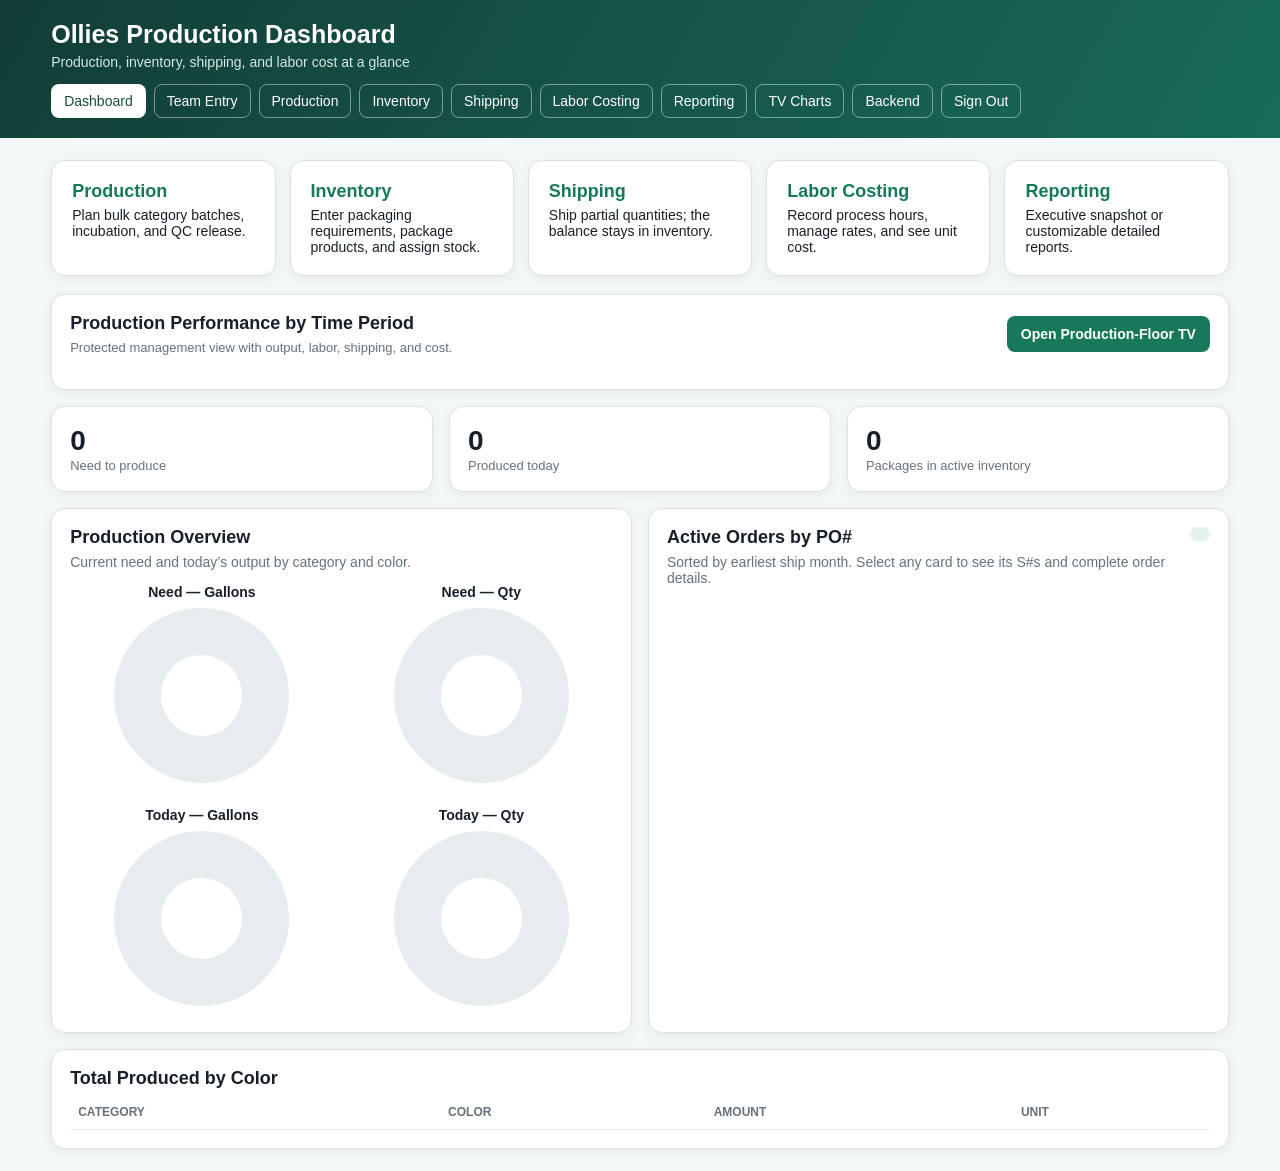
==== commit 522b0167: "Sort PO cards by ship month and clarify batch fields" ====
--- a/index.html
+++ b/index.html
@@ -4,7 +4,7 @@
 <section class="card managementPerformance"><div class="tools"><div><h2>Production Performance by Time Period</h2><p class="muted">Protected management view with output, labor, shipping, and cost.</p></div><a class="navButton" href="/tv" target="_blank">Open Production-Floor TV</a></div><div id="managementPeriods" class="managementPeriodGrid"></div></section>
 <section class="grid3"><div class="card metric"><strong id="need">0</strong><span>Need to produce</span></div><div class="card metric"><strong id="todayMade">0</strong><span>Produced today</span></div><div class="card metric"><strong id="activeInventory">0</strong><span>Packages in active inventory</span></div></section>
 <section class="grid section"><div class="card"><h2>Production Overview</h2><p>Current need and today’s output by category and color.</p><div class="charts"><div class="chartbox"><b>Need — Gallons</b><div class="pie" id="needGal"></div><div class="legend" id="needGalLegend"></div></div><div class="chartbox"><b>Need — Qty</b><div class="pie" id="needQty"></div><div class="legend" id="needQtyLegend"></div></div><div class="chartbox"><b>Today — Gallons</b><div class="pie" id="dayGal"></div><div class="legend" id="dayGalLegend"></div></div><div class="chartbox"><b>Today — Qty</b><div class="pie" id="dayQty"></div><div class="legend" id="dayQtyLegend"></div></div></div></div>
-<div class="card"><div class="activeOrderHeading"><div><h2>Active Orders by PO#</h2><p>One clear summary per PO. Select any card to see its S#s and complete order details.</p></div><span id="activeOrderCount" class="summaryCount"></span></div><div id="orderSummaryList" class="orderSummaryList"></div></div></section>
+<div class="card activeOrdersCard"><div class="activeOrderHeading"><div><h2>Active Orders by PO#</h2><p>Sorted by earliest ship month. Select any card to see its S#s and complete order details.</p></div><span id="activeOrderCount" class="summaryCount"></span></div><div id="orderSummaryList" class="orderSummaryList"></div></div></section>
 <section class="card section"><h2>Total Produced by Color</h2><div class="scroll"><table><thead><tr><th>Category</th><th>Color</th><th>Amount</th><th>Unit</th></tr></thead><tbody id="totalRows"></tbody></table></div></section></main>
 <div id="orderDetailModal" class="orderDetailBackdrop" role="dialog" aria-modal="true" aria-labelledby="orderDetailTitle" hidden><section class="orderDetailPanel"><div class="orderDetailHeader"><div><span class="eyebrow">COMPLETE ORDER DETAILS</span><h2 id="orderDetailTitle">Order details</h2><p id="orderDetailSubtitle">Production, packaging, shipping, and status.</p></div><button id="orderDetailClose" class="orderDetailClose" type="button" aria-label="Close">×</button></div><div id="orderDetailBody" class="orderDetailBody"><div class="detailLoading">Loading order details…</div></div></section></div><div id="toast"></div>
 <script src="/app-runtime.js"></script><script>
@@ -15,9 +15,43 @@
 const amount=(value,unit)=>`${fmt(value)} ${unit==='qty'?'qty':'gal'}`;
 const pair=(totals,prefix)=>`${fmt(totals[`${prefix}_gallons`])} gal / ${fmt(totals[`${prefix}_qty`])} qty`;
 function renderManagementPerformance(periods){managementPeriods.innerHTML=(periods||[]).map(x=>{const c=x.current,p=x.previous,t=x.target||{},change=p&&Number(p.produced_gallons)?(Number(c.produced_gallons)-Number(p.produced_gallons))/Number(p.produced_gallons)*100:null,checks=[];if(Number(t.gallons)>0)checks.push(Number(c.produced_gallons||0)/Number(t.gallons)*100);if(Number(t.qty)>0)checks.push(Number(c.produced_qty||0)/Number(t.qty)*100);const pct=checks.length?Math.min(...checks):0,target=x.key==='lifetime'?'':checks.length?`Target ${fmt(t.gallons)} gal / ${fmt(t.qty)} qty · ${Math.round(pct)}%`:'Target not set';return`<article class="managementPeriod ${pct>=100?'goalMet':''}"><span>${esc(x.label)}</span><strong>${fmt(c.produced_gallons)} gal <small>/ ${fmt(c.produced_qty)} qty</small></strong>${target?`<div class="managementTarget"><b>${esc(target)}</b></div>`:''}<div><b>${money(c.labor_cost)}</b> labor cost · ${fmt(c.labor_hours)} hr</div><div>${fmt(c.batches)} batches · ${fmt(c.packages)} packaged · ${fmt(c.shipped_packages)} shipped</div><em class="${change!==null&&change<0?'negative':''}">${pct>=100?'★ Target achieved':change===null?(x.key==='lifetime'?'All-time baseline':'No prior-period baseline'):`${change>=0?'▲':'▼'} ${Math.abs(change).toFixed(0)}% gallons vs prior period`}</em></article>`}).join('')||'<div class="empty">Performance data will appear after production is entered.</div>'}
-function buildPOGroups(rows){const groups=new Map();(rows||[]).forEach(x=>{const pos=(x.po_numbers||[]).length?x.po_numbers:[`No PO# • ${orderRef(x.s_number)}`];pos.forEach(po=>{const key=po,group=groups.get(key)||{key,label:po.startsWith('No PO# •')?'No PO#':po,references:[],remaining_gallons:0,remaining_qty:0,unpackaged_gallons:0,unpackaged_qty:0,package_count:0,ready:true};if(!group.references.includes(x.s_number))group.references.push(x.s_number);group.remaining_gallons+=Number(x.remaining_gallons||0);group.remaining_qty+=Number(x.remaining_qty||0);group.unpackaged_gallons+=Number(x.unpackaged_gallons||0);group.unpackaged_qty+=Number(x.unpackaged_qty||0);group.package_count+=Number(x.package_count||0);group.ready=group.ready&&Boolean(x.ready_at);groups.set(key,group)})});return [...groups.values()].map(g=>({...g,status:g.ready?'Ready':g.remaining_gallons>0||g.remaining_qty>0?'In Production':'Packaging'})).sort((a,b)=>a.label.localeCompare(b.label,undefined,{numeric:true}))}
-function renderPOGroups(rows){poGroups=buildPOGroups(rows);activeOrderCount.textContent=`${poGroups.length} active PO group${poGroups.length===1?'':'s'}`;orderSummaryList.innerHTML=poGroups.map((g,i)=>`<button class="orderSummaryCard" type="button" data-po-index="${i}"><span class="orderSummaryPO">${esc(g.label)}</span><span class="orderSummaryRefs">${g.references.length} order${g.references.length===1?'':'s'} · ${esc(g.references.map(orderRef).join(', '))}</span><span class="orderSummaryNeed"><b>${fmt(g.remaining_gallons)} gal / ${fmt(g.remaining_qty)} qty</b><small>remaining · ${fmt(g.package_count)} packages ready</small></span><span class="orderSummaryStatus ${g.status.toLowerCase().replaceAll(' ','-')}">${esc(g.status)}</span><span class="orderSummaryArrow">›</span></button>`).join('')||'<div class="empty">No active orders. Everything is complete.</div>'}
-function showPOGroup(group){orderDetailModal.hidden=false;document.body.style.overflow='hidden';orderDetailTitle.textContent=group.label==='No PO#'?'Orders without a PO#':`PO# ${group.label}`;orderDetailSubtitle.textContent=`${group.references.length} active order${group.references.length===1?'':'s'} · Select an S# for its complete production, packaging, shipping, labor, and email history.`;const cards=group.references.map(ref=>{const x=(dashboardData.s_numbers||[]).find(row=>row.s_number===ref)||{};const [label,cls]=sStatus(x);const lines=(dashboardData.active_orders||[]).filter(row=>row.s_number===ref);return`<button class="poDetailOrder" type="button" data-order-ref="${esc(ref)}"><span><b>${esc(orderRef(ref))}</b><small>${esc(lines.map(row=>`${row.brand} / ${row.color}`).join(' · ')||'Order details')}</small></span><span><b>${fmt(x.remaining_gallons)} gal / ${fmt(x.remaining_qty)} qty</b><small>need to produce</small></span><span><b>${fmt(x.package_count)} packages</b><small>ready in inventory</small></span><span class="orderSummaryStatus ${cls==='done'?'ready':'in-production'}">${label}</span><i>View full details ›</i></button>`}).join('');orderDetailBody.innerHTML=`<div class="detailSummary"><div class="detailStat"><span>Active S#s</span><b>${group.references.length}</b></div><div class="detailStat"><span>Need to produce</span><b>${fmt(group.remaining_gallons)} gal / ${fmt(group.remaining_qty)} qty</b></div><div class="detailStat"><span>Unpackaged</span><b>${fmt(group.unpackaged_gallons)} gal / ${fmt(group.unpackaged_qty)} qty</b></div><div class="detailStat"><span>Packages ready</span><b>${fmt(group.package_count)}</b></div></div><div class="detailSection"><h3>Orders in this PO group</h3><div class="poDetailList">${cards}</div></div>`}
+const shipMonthFormat=new Intl.DateTimeFormat(undefined,{month:'short',year:'numeric',timeZone:'UTC'});
+const shipMonthLabel=value=>value?shipMonthFormat.format(new Date(`${value}-01T00:00:00Z`)):'Unscheduled';
+function buildPOGroups(lines,statuses){
+  const groups=new Map(),statusByRef=new Map((statuses||[]).map(x=>[x.s_number,x]));
+  for(const line of lines||[]){
+    const po=String(line.po_number||'').trim(),key=po?JSON.stringify(['po',po]):JSON.stringify(['order',line.s_number]);
+    if(!groups.has(key))groups.set(key,{label:po||'No PO#',byRef:new Map(),months:new Set()});
+    const group=groups.get(key);group.months.add(/^\d{4}-(0[1-9]|1[0-2])$/.test(line.ship_month||'')?line.ship_month:'');
+    if(!group.byRef.has(line.s_number))group.byRef.set(line.s_number,{reference:line.s_number,products:new Set(),gallons:0,produced:0,qty:0,packages:0,ready:Boolean(statusByRef.get(line.s_number)?.ready_at)});
+    const order=group.byRef.get(line.s_number),produced=Number(line.produced||0),remaining=Math.max(0,Number(line.gallons||0)-produced);
+    order.products.add(`${line.brand} / ${line.color}`);order.packages+=Number(line.package_count||0);
+    if(line.unit==='qty')order.qty+=remaining;else{order.gallons+=remaining;order.produced+=produced}
+  }
+  return [...groups.values()].map(group=>{
+    const orders=[...group.byRef.values()],months=[...group.months].filter(Boolean).sort();
+    if(group.months.has(''))months.push('');
+    const gallons=orders.reduce((sum,x)=>sum+x.gallons,0),produced=orders.reduce((sum,x)=>sum+x.produced,0),packages=orders.reduce((sum,x)=>sum+x.packages,0);
+    const status=orders.every(x=>x.ready)?'Ready':orders.some(x=>x.gallons>.0001||x.qty>.0001)?'In Production':'Packaging';
+    return {label:group.label,orders,months,gallons,produced,packages,status};
+  }).sort((a,b)=>(a.months[0]||'9999-99').localeCompare(b.months[0]||'9999-99')||a.label.localeCompare(b.label,undefined,{numeric:true}));
+}
+function renderPOGroups(lines,statuses){
+  poGroups=buildPOGroups(lines,statuses);activeOrderCount.textContent=`${poGroups.length} active PO group${poGroups.length===1?'':'s'}`;
+  orderSummaryList.innerHTML=poGroups.map((g,i)=>{
+    const months=g.months.map(shipMonthLabel),more=months.length-1;
+    return `<button class="orderSummaryCard" type="button" data-po-index="${i}"><span class="orderSummaryMonth" title="${esc(months.join(', '))}"><b>${esc(months[0])}</b><small>Ship month${more?` · +${more}`:''}</small></span><span class="orderSummaryIdentity"><b class="orderSummaryPO">${esc(g.label)}</b><small class="orderSummaryRefs">${g.orders.length} order${g.orders.length===1?'':'s'} · ${esc(g.orders.map(x=>orderRef(x.reference)).join(', '))}</small></span><span class="orderSummaryNeed"><b>${fmt(g.gallons)} gal</b><small>Remaining</small></span><span class="orderSummaryProduced"><b>${fmt(g.produced)} gal</b><small>Produced</small></span><span class="orderSummaryStatus ${g.status.toLowerCase().replaceAll(' ','-')}">${esc(g.status)}</span></button>`;
+  }).join('')||'<div class="empty">No active orders. Everything is complete.</div>';
+}
+function showPOGroup(group){
+  orderDetailModal.hidden=false;document.body.style.overflow='hidden';orderDetailTitle.textContent=group.label==='No PO#'?'Orders without a PO#':`PO# ${group.label}`;
+  orderDetailSubtitle.textContent=`Ship month: ${group.months.map(shipMonthLabel).join(', ')} · Select an S# for its complete order history.`;
+  const cards=group.orders.map(x=>{
+    const [label,cls]=sStatus({ready_at:x.ready,remaining_gallons:x.gallons,remaining_qty:x.qty});
+    return `<button class="poDetailOrder" type="button" data-order-ref="${esc(x.reference)}"><span><b>${esc(orderRef(x.reference))}</b><small>${esc([...x.products].join(' · '))}</small></span><span><b>${fmt(x.gallons)} gal</b><small>Remaining</small></span><span><b>${fmt(x.produced)} gal</b><small>Produced</small><small>${fmt(x.packages)} packages ready</small></span><span class="orderSummaryStatus ${cls==='done'?'ready':'in-production'}">${label}</span><i>View full details ›</i></button>`;
+  }).join('');
+  orderDetailBody.innerHTML=`<div class="detailSummary"><div class="detailStat"><span>Active S#s</span><b>${group.orders.length}</b></div><div class="detailStat"><span>Gallons remaining</span><b>${fmt(group.gallons)} gal</b></div><div class="detailStat"><span>Gallons produced</span><b>${fmt(group.produced)} gal</b></div><div class="detailStat"><span>Packages ready</span><b>${fmt(group.packages)}</b></div></div><div class="detailSection"><h3>Orders in this PO group</h3><div class="poDetailList">${cards}</div></div>`;
+}
 function packageName(type,size,unit){const known=(dashboardData.package_types||[]).find(x=>x.key===type);if(type==='case_pack')return `Case Pack (${fmt(size)} pcs/case)`;if(type==='each')return 'Individual Units';return known?.label||String(type||'').replaceAll('_',' ')}
 function renderOrderDetail(d){const t=d.totals,h=d.status_history||{},badge=String(d.status).toLowerCase().replaceAll(' ','-');orderDetailTitle.textContent=orderRef(d.s_number);orderDetailSubtitle.innerHTML=`<span class="orderStatusBadge ${badge}">${esc(d.status)}</span> &nbsp; PO#: <b>${esc((d.po_numbers||[]).join(', ')||'Not provided')}</b> &nbsp; Ship month: <b>${esc(d.ship_months.join(', ')||'Not assigned')}</b>`;
 const lines=d.orders.map(x=>`<tr><td>${esc(x.po_number||'—')}</td><td><b>${esc(x.brand)}</b><br><span class="muted">${esc(x.color)}</span></td><td>${amount(x.gallons,x.unit)}</td><td>${amount(x.produced,x.unit)}</td><td><b>${amount(x.remaining,x.unit)}</b></td><td>${amount(x.unpackaged,x.unit)}</td><td>${amount(x.inventory,x.unit)}</td><td>${amount(x.shipped,x.unit)}</td><td>${esc(x.ship_month||'—')}</td><td>${esc(x.status)}</td></tr>`).join('');
@@ -29,6 +63,6 @@
 async function showOrderDetail(reference){orderDetailModal.hidden=false;document.body.style.overflow='hidden';orderDetailTitle.textContent=orderRef(reference);orderDetailSubtitle.textContent='Loading production, packaging, and shipping details…';orderDetailBody.innerHTML='<div class="detailLoading">Loading order details…</div>';try{const r=await fetch(`/api/s-numbers/${encodeURIComponent(reference)}/detail`,{cache:'no-store'});if(r.status===401){location.href='/login';return}const d=await r.json();if(!r.ok)throw Error(d.error||'Could not load order details.');renderOrderDetail(d)}catch(e){orderDetailBody.innerHTML=`<div class="empty">${esc(e.message)}</div>`}}
 function closeOrderDetail(){orderDetailModal.hidden=true;document.body.style.overflow=''}
 orderSummaryList.addEventListener('click',e=>{const button=e.target.closest('[data-po-index]');if(button)showPOGroup(poGroups[Number(button.dataset.poIndex)])});orderDetailBody.addEventListener('click',e=>{const button=e.target.closest('[data-order-ref]');if(button)showOrderDetail(button.dataset.orderRef)});orderDetailClose.onclick=closeOrderDetail;orderDetailModal.addEventListener('click',e=>{if(e.target===orderDetailModal)closeOrderDetail()});document.addEventListener('keydown',e=>{if(e.key==='Escape'&&!orderDetailModal.hidden)closeOrderDetail()});
-async function load(){const r=await fetch('/api/dashboard-summary',{cache:'no-store'});if(r.status===401){location.href='/login';return}const d=await r.json();dashboardData=d;renderManagementPerformance(d.performance?.periods||[]);need.textContent=totals(d.need);todayMade.textContent=totals(d.daily);activeInventory.textContent=fmt(d.active_inventory_packages);pie('needGal','needGalLegend',d.need.filter(x=>x.unit!=='qty'));pie('needQty','needQtyLegend',d.need.filter(x=>x.unit==='qty'));pie('dayGal','dayGalLegend',d.daily.filter(x=>x.unit!=='qty'));pie('dayQty','dayQtyLegend',d.daily.filter(x=>x.unit==='qty'));renderPOGroups(d.s_numbers||[]);totalRows.innerHTML=d.total.map(x=>`<tr><td>${esc(x.brand)}</td><td>${esc(x.color)}</td><td><b>${fmt(x.gallons)}</b></td><td>${x.unit==='qty'?'qty':'gal'}</td></tr>`).join('')||'<tr><td colspan="4" class="empty">No production recorded</td></tr>'}
+async function load(){const r=await fetch('/api/dashboard-summary',{cache:'no-store'});if(r.status===401){location.href='/login';return}const d=await r.json();dashboardData=d;renderManagementPerformance(d.performance?.periods||[]);need.textContent=totals(d.need);todayMade.textContent=totals(d.daily);activeInventory.textContent=fmt(d.active_inventory_packages);pie('needGal','needGalLegend',d.need.filter(x=>x.unit!=='qty'));pie('needQty','needQtyLegend',d.need.filter(x=>x.unit==='qty'));pie('dayGal','dayGalLegend',d.daily.filter(x=>x.unit!=='qty'));pie('dayQty','dayQtyLegend',d.daily.filter(x=>x.unit==='qty'));renderPOGroups(d.active_orders,d.s_numbers);totalRows.innerHTML=d.total.map(x=>`<tr><td>${esc(x.brand)}</td><td>${esc(x.color)}</td><td><b>${fmt(x.gallons)}</b></td><td>${x.unit==='qty'?'qty':'gal'}</td></tr>`).join('')||'<tr><td colspan="4" class="empty">No production recorded</td></tr>'}
 load();setInterval(load,60000);
 </script></body></html>
--- a/app.css
+++ b/app.css
@@ -21,10 +21,11 @@
 #toast{position:fixed;right:24px;bottom:24px;padding:12px 16px;border-radius:9px;background:#223;color:#fff;display:none;z-index:5}.bad{background:var(--red)!important}
 .entryBody{background:#eef4f2;min-height:100vh}.entryHeader{display:flex;justify-content:space-between;align-items:center;gap:20px;padding:22px max(24px,5vw)}.entryHeader h1{font-size:26px}.entryAccount{display:flex;align-items:center;gap:10px}.entryAccount span{color:#d4e9e3;font-weight:600}.entryAccount a{color:#fff;text-decoration:none;border:1px solid #ffffff70;border-radius:9px;padding:9px 12px}.entryWrap{max-width:1040px;margin:auto;padding:34px 24px 60px}.entryIntro{display:flex;justify-content:space-between;align-items:end;margin-bottom:18px}.entryIntro span{font-size:27px;font-weight:750}.entryIntro small{color:var(--muted)}.entryTasks{display:grid;grid-template-columns:1fr 1fr;gap:18px}.entryTask{height:auto;min-height:150px;background:#fff;color:var(--ink);border:1px solid var(--line);border-radius:18px;text-align:left;padding:24px;box-shadow:0 5px 18px #16372f12;display:grid;grid-template-columns:48px 1fr;grid-template-rows:auto auto;column-gap:15px;transition:.15s transform,.15s box-shadow}.entryTask:hover{transform:translateY(-2px);box-shadow:0 8px 24px #16372f1c}.entryTask.rework{grid-column:1/-1}.entryTask i,.entryTitle>i{grid-row:span 2;width:46px;height:46px;border-radius:50%;display:grid;place-items:center;background:#dff2eb;color:var(--green);font-style:normal;font-size:20px;font-weight:800}.entryTask b{font-size:20px;align-self:end}.entryTask span{color:var(--muted);font-weight:400;align-self:start;margin-top:6px}.entryBack{height:auto;background:transparent;color:var(--green);padding:7px 0;margin-bottom:13px}.entryCard{background:#fff;border:1px solid var(--line);border-radius:20px;padding:28px;box-shadow:0 6px 22px #16372f12}.entryTitle{display:flex;gap:15px;align-items:flex-start;margin-bottom:22px}.entryTitle h2{margin:1px 0 5px;font-size:24px}.entryTitle p{margin:0;color:var(--muted)}.entrySegment{display:inline-flex;background:#e8efed;border-radius:11px;padding:4px;margin-bottom:24px}.entrySegment button{height:38px;background:transparent;color:#49605a;padding:8px 18px}.entrySegment button.selected{background:#fff;color:var(--green);box-shadow:0 2px 8px #17202a18}.entryForm{display:grid;grid-template-columns:1fr 1fr;gap:18px}.entryForm label{display:flex;flex-direction:column;gap:7px}.entryForm label>span,.entryForm legend{font-weight:700;color:#31443f}.entryForm small{font-weight:400;color:var(--muted)}.entryForm input,.entryForm select{height:50px;background:#fbfdfc;font-size:15px}.entryWide,.entryForm fieldset,.entryForm .entrySave,.entrySubgrid{grid-column:1/-1}.entrySubgrid{display:grid;grid-template-columns:1fr 1fr;gap:18px}.entryForm fieldset{border:1px solid var(--line);border-radius:12px;padding:14px}.entryForm legend{padding:0 7px}.entryChecks{display:grid;grid-template-columns:1fr 1fr;gap:8px}.entryChecks label{display:grid;grid-template-columns:20px 1fr;grid-template-rows:auto auto;gap:0 7px;background:#f5f8f7;border-radius:8px;padding:10px}.entryChecks input{grid-row:span 2;width:17px;height:17px;margin-top:2px}.entryChecks small{grid-column:2}.entrySave{height:52px;font-size:16px;margin-top:3px}.entryHelp{background:#f3f8f6;border-left:4px solid var(--green2);border-radius:8px;padding:12px;color:#42564f}.entryEmpty{color:var(--muted)}#entryMessage{position:fixed;right:24px;bottom:24px;max-width:440px;background:var(--green);color:#fff;border-radius:11px;padding:14px 18px;box-shadow:0 5px 20px #0003;opacity:0;transform:translateY(10px);pointer-events:none;transition:.2s;z-index:10}#entryMessage.show{opacity:1;transform:none}#entryMessage.bad{background:var(--red)!important}
 .entryTargetPrompt{display:flex;flex-direction:column;gap:3px;margin-bottom:9px}.entryTargetPrompt b{color:#31443f}.entryTargetPrompt span{color:var(--muted);font-size:14px}
-.activeOrderHeading{display:flex;align-items:flex-start;justify-content:space-between;gap:15px;margin-bottom:12px}.activeOrderHeading p{margin:4px 0 0;color:var(--muted)}.summaryCount{white-space:nowrap;background:#e6f2ee;color:var(--green);padding:7px 10px;border-radius:999px;font-size:12px;font-weight:750}.orderSummaryList{display:grid;gap:8px;max-height:470px;overflow:auto;padding-right:3px}.orderSummaryCard{width:100%;height:auto;display:grid;grid-template-columns:minmax(90px,.8fr) minmax(170px,1.6fr) minmax(150px,1.15fr) minmax(100px,.8fr) minmax(105px,.8fr) 20px;align-items:center;gap:12px;padding:13px 14px;text-align:left;background:#f8fbfa;color:var(--ink);border:1px solid var(--line);border-radius:11px;transition:.15s transform,.15s border-color,.15s box-shadow}.orderSummaryCard:hover{transform:translateY(-1px);border-color:#8fbcae;box-shadow:0 5px 15px #183b3114}.orderSummaryPO{font-size:16px;font-weight:800;color:var(--blue)}.orderSummaryRefs{font-size:12px;color:var(--muted);white-space:nowrap;overflow:hidden;text-overflow:ellipsis}.orderSummaryNeed,.orderSummaryPackages{display:flex;flex-direction:column;gap:2px}.orderSummaryNeed small,.orderSummaryPackages small{color:var(--muted);font-weight:400}.orderSummaryStatus{justify-self:start;border-radius:999px;padding:6px 9px;background:#fff1d8;color:#9b6500;font-size:11px;font-weight:800;text-transform:uppercase}.orderSummaryStatus.ready{background:#dff2eb;color:var(--green)}.orderSummaryStatus.in-production{background:#e8f1fb;color:var(--blue)}.orderSummaryStatus.packaging{background:#fff1d8;color:#9b6500}.orderSummaryArrow{font-size:25px;color:var(--green)}.poDetailList{display:grid;gap:9px}.poDetailOrder{height:auto;width:100%;display:grid;grid-template-columns:1.5fr 1fr 1fr auto auto;align-items:center;gap:14px;text-align:left;padding:14px;background:#f8fbfa;color:var(--ink);border:1px solid var(--line);border-radius:11px}.poDetailOrder:hover{border-color:#8fbcae;background:#f2f8f6}.poDetailOrder span{display:flex;flex-direction:column;gap:3px}.poDetailOrder span small{color:var(--muted);font-weight:400}.poDetailOrder i{color:var(--green);font-style:normal;font-size:12px}
-.managementPeriod.goalMet{border-color:#e0bd42;background:linear-gradient(150deg,#fffdf2,#f6fbf8);box-shadow:0 0 18px #dcbf4a33}.managementPeriod.goalMet em{color:#9b6b00}.managementTarget b{color:var(--green)}.orderSummaryCard{grid-template-columns:minmax(78px,.7fr) minmax(130px,1.4fr) minmax(130px,1fr) auto 14px;gap:10px}
+.activeOrderHeading{display:flex;align-items:flex-start;justify-content:space-between;gap:15px;margin-bottom:12px}.activeOrderHeading p{margin:4px 0 0;color:var(--muted)}.summaryCount{white-space:nowrap;background:#e6f2ee;color:var(--green);padding:7px 10px;border-radius:999px;font-size:12px;font-weight:750}.orderSummaryList{display:grid;gap:8px;max-height:470px;overflow:auto;padding-right:3px}.orderSummaryCard{width:100%;height:auto;display:grid;grid-template-columns:minmax(4.9rem,.8fr) minmax(0,1.45fr) minmax(0,1fr) minmax(0,1fr) auto;grid-template-areas:"month po remaining produced status";align-items:center;gap:12px;padding:13px 14px;text-align:left;background:#f8fbfa;color:var(--ink);border:1px solid var(--line);border-radius:11px;transition:.15s transform,.15s border-color,.15s box-shadow}.orderSummaryCard:hover{transform:translateY(-1px);border-color:#8fbcae;box-shadow:0 5px 15px #183b3114}.activeOrdersCard{container:active-po / inline-size;min-width:0}.orderSummaryCard>span{min-width:0}.orderSummaryMonth{grid-area:month}.orderSummaryIdentity{grid-area:po}.orderSummaryPO{overflow-wrap:anywhere;font-size:16px;font-weight:800;color:var(--blue)}.orderSummaryRefs{font-size:12px;color:var(--muted);white-space:nowrap;overflow:hidden;text-overflow:ellipsis}.orderSummaryNeed{grid-area:remaining}.orderSummaryProduced{grid-area:produced}.orderSummaryIdentity,.orderSummaryMonth,.orderSummaryNeed,.orderSummaryProduced{display:flex;flex-direction:column;gap:2px}.orderSummaryCard small{color:var(--muted);font-weight:400}.orderSummaryStatus{justify-self:start;border-radius:999px;padding:6px 9px;background:#fff1d8;color:#9b6500;font-size:11px;font-weight:800;text-transform:uppercase}.orderSummaryStatus.ready{background:#dff2eb;color:var(--green)}.orderSummaryStatus.in-production{background:#e8f1fb;color:var(--blue)}.orderSummaryStatus.packaging{background:#fff1d8;color:#9b6500} .orderSummaryCard>.orderSummaryStatus{grid-area:status}.poDetailList{display:grid;gap:9px}.poDetailOrder{height:auto;width:100%;display:grid;grid-template-columns:1.5fr 1fr 1fr auto auto;align-items:center;gap:14px;text-align:left;padding:14px;background:#f8fbfa;color:var(--ink);border:1px solid var(--line);border-radius:11px}.poDetailOrder:hover{border-color:#8fbcae;background:#f2f8f6}.poDetailOrder span{display:flex;flex-direction:column;gap:3px}.poDetailOrder span small{color:var(--muted);font-weight:400}.poDetailOrder i{color:var(--green);font-style:normal;font-size:12px}
+@container active-po (max-width:520px){.orderSummaryCard{grid-template-columns:minmax(0,1fr) minmax(0,1.5fr);grid-template-areas:"month po" "remaining produced" "status status";gap:8px 12px}.orderSummaryCard>.orderSummaryStatus{justify-self:start}}
+.managementPeriod.goalMet{border-color:#e0bd42;background:linear-gradient(150deg,#fffdf2,#f6fbf8);box-shadow:0 0 18px #dcbf4a33}.managementPeriod.goalMet em{color:#9b6b00}.managementTarget b{color:var(--green)}
 @media(max-width:1100px){.form.order,.form.costing{grid-template-columns:1fr 1fr 1fr}}
-@media(max-width:950px){.grid,.grid3,.pageButtons,.charts{grid-template-columns:1fr}.form,.form.order,.form.wide,.form.stock,.form.costing{grid-template-columns:1fr 1fr}.form button{grid-column:span 2}.orderSummaryCard{grid-template-columns:1fr 1fr}.orderSummaryRefs{grid-column:1/-1}.orderSummaryArrow{display:none}.poDetailOrder{grid-template-columns:1fr 1fr}.poDetailOrder i{grid-column:1/-1}.activeOrderHeading{display:block}.summaryCount{display:inline-block;margin-top:9px}}
+@media(max-width:950px){.grid,.grid3,.pageButtons,.charts{grid-template-columns:1fr}.form,.form.order,.form.wide,.form.stock,.form.costing{grid-template-columns:1fr 1fr}.form button{grid-column:span 2}.poDetailOrder{grid-template-columns:1fr 1fr}.poDetailOrder i{grid-column:1/-1}.activeOrderHeading{display:block}.summaryCount{display:inline-block;margin-top:9px}}
 @media(max-width:1100px){.snapshotGrid{grid-template-columns:1fr 1fr}.reportFilters{grid-template-columns:1fr 1fr}}
 @media(max-width:1100px){.snapshotRange{grid-template-columns:1fr 1fr}.snapshotPresets{grid-column:1/-1}}
 @media(max-width:1100px){.managementPeriodGrid{grid-template-columns:1fr 1fr}}
@@ -34,4 +35,5 @@
 @media(max-width:650px){.managementPeriodGrid{grid-template-columns:1fr}}
 @media(max-width:720px){.entryHeader{align-items:flex-start;flex-direction:column}.entryAccount{width:100%;flex-wrap:wrap}.entryAccount span{margin-right:auto}.entryWrap{padding:24px 15px 45px}.entryIntro{display:block}.entryIntro small{display:block;margin-top:5px}.entryTasks,.entryForm,.entrySubgrid,.entryChecks{grid-template-columns:1fr}.entryWide,.entryForm fieldset,.entryForm .entrySave,.entrySubgrid,.entryTask.rework{grid-column:auto}.entryCard{padding:20px}.entryTask{min-height:125px;padding:19px}.entrySegment{display:flex}.entrySegment button{flex:1;padding:8px 10px}.orderDetailBackdrop{padding:8px}.orderDetailPanel{max-height:96vh;border-radius:13px}.orderDetailHeader,.orderDetailBody{padding:16px}.detailSummary{grid-template-columns:1fr 1fr}}
 .badge{display:inline-flex;align-items:center;border:1px solid var(--green2);border-radius:999px;padding:7px 11px;color:var(--green);font-size:12px;font-weight:800;letter-spacing:.06em}.bulk-production-card{border-top:4px solid var(--green2)}
+#qualityDialog{width:min(480px,calc(100% - 32px));max-height:calc(100% - 32px);overflow:auto}#qualityDialog::backdrop{background:#12342dc0}.qcFields{display:grid;gap:12px}.qcFields label,#legacyCard label{font-weight:650}.qcFields :is(input,select,textarea),#legacyCard label :is(input,select){display:block;width:100%;margin-top:4px}#qualityError{color:var(--red)}#legacyCard form+form{margin-top:12px}
 @media print{body{background:#fff;font-size:11px}header,.no-print,#toast{display:none!important}.wrap{max-width:none;padding:0}.reportSheet{border:0;box-shadow:none;padding:8px}.reportTitle{margin-bottom:14px}.snapshotGrid{grid-template-columns:1fr 1fr}.snapshotCard{break-inside:avoid;min-height:140px}.reportTable{overflow:visible}.reportTable th,.reportTable td{white-space:normal;padding:6px 5px}.comparison{break-inside:avoid}body.print-snapshot #snapshotPanel{display:block!important}body.print-snapshot #customPanel{display:none!important}body.print-custom #snapshotPanel{display:none!important}body.print-custom #customPanel{display:block!important}}
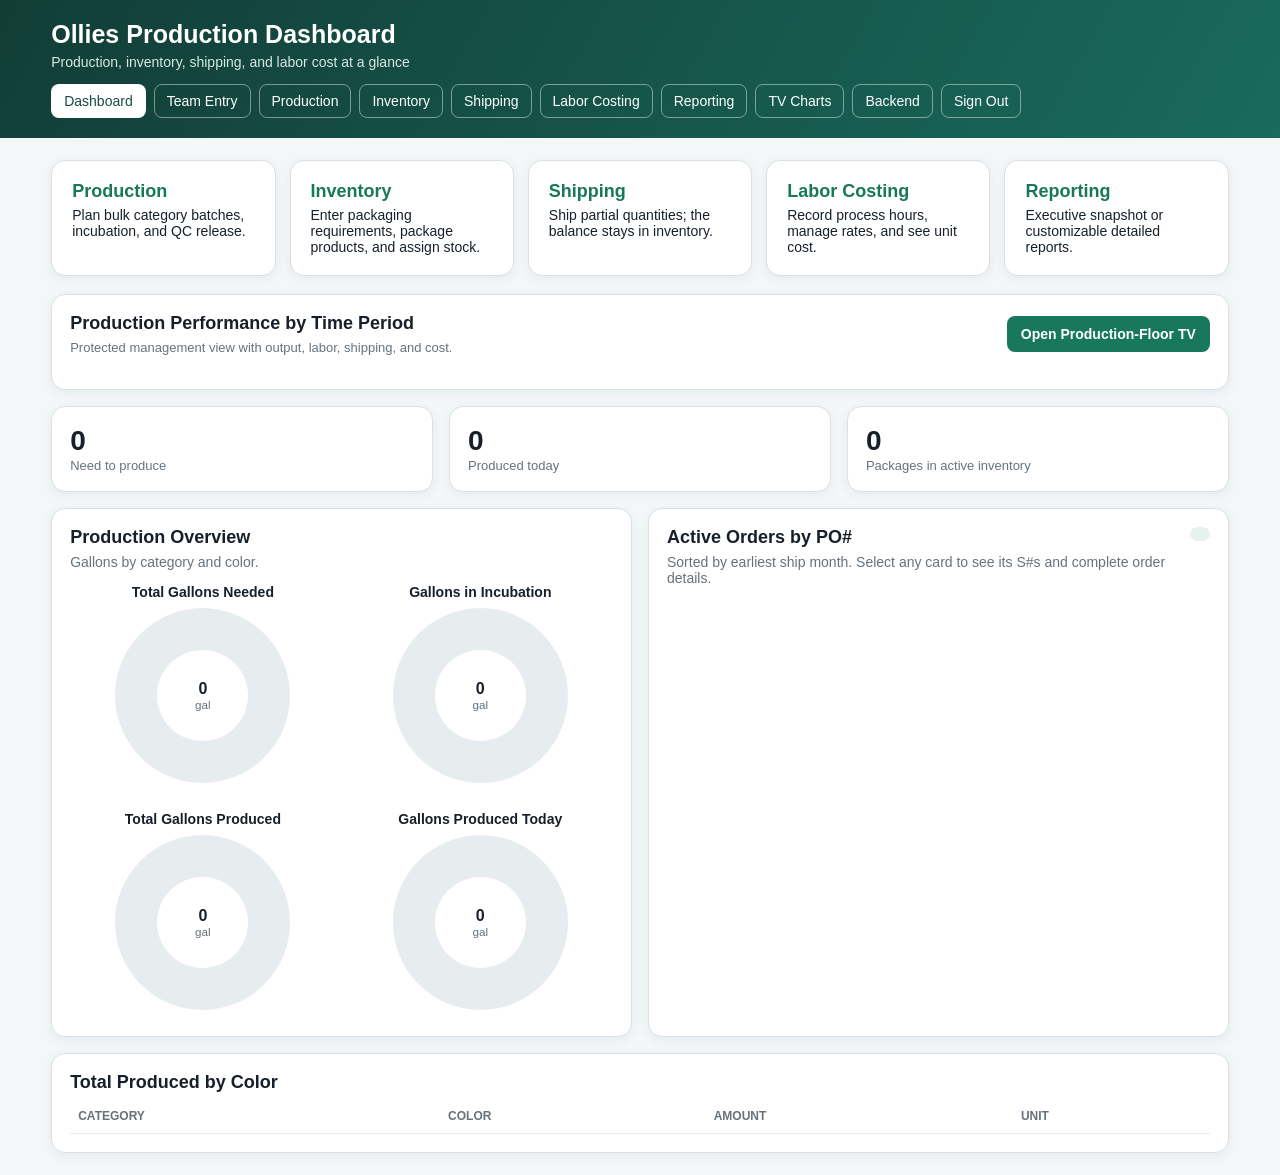
==== commit ee4a1946: "Show gallons-only production overview" ====
--- a/index.html
+++ b/index.html
@@ -3,14 +3,32 @@
 <main class="wrap"><section class="pageButtons"><a href="/production"><b>Production</b>Plan bulk category batches, incubation, and QC release.</a><a href="/inventory"><b>Inventory</b>Enter packaging requirements, package products, and assign stock.</a><a href="/shipping"><b>Shipping</b>Ship partial quantities; the balance stays in inventory.</a><a href="/costing"><b>Labor Costing</b>Record process hours, manage rates, and see unit cost.</a><a href="/reporting"><b>Reporting</b>Executive snapshot or customizable detailed reports.</a></section>
 <section class="card managementPerformance"><div class="tools"><div><h2>Production Performance by Time Period</h2><p class="muted">Protected management view with output, labor, shipping, and cost.</p></div><a class="navButton" href="/tv" target="_blank">Open Production-Floor TV</a></div><div id="managementPeriods" class="managementPeriodGrid"></div></section>
 <section class="grid3"><div class="card metric"><strong id="need">0</strong><span>Need to produce</span></div><div class="card metric"><strong id="todayMade">0</strong><span>Produced today</span></div><div class="card metric"><strong id="activeInventory">0</strong><span>Packages in active inventory</span></div></section>
-<section class="grid section"><div class="card"><h2>Production Overview</h2><p>Current need and today’s output by category and color.</p><div class="charts"><div class="chartbox"><b>Need — Gallons</b><div class="pie" id="needGal"></div><div class="legend" id="needGalLegend"></div></div><div class="chartbox"><b>Need — Qty</b><div class="pie" id="needQty"></div><div class="legend" id="needQtyLegend"></div></div><div class="chartbox"><b>Today — Gallons</b><div class="pie" id="dayGal"></div><div class="legend" id="dayGalLegend"></div></div><div class="chartbox"><b>Today — Qty</b><div class="pie" id="dayQty"></div><div class="legend" id="dayQtyLegend"></div></div></div></div>
+<section class="grid section"><div class="card productionOverview"><h2>Production Overview</h2><p>Gallons by category and color.</p><div class="charts">
+<div class="chartbox" role="group" aria-labelledby="needGalHeading"><b id="needGalHeading">Total Gallons Needed</b><div class="pie" id="needGal"><div class="overviewPieTotal"><strong id="needGalTotal">0</strong><small>gal</small></div></div><div class="legend" id="needGalLegend"></div></div>
+<div class="chartbox" role="group" aria-labelledby="incubationGalHeading"><b id="incubationGalHeading">Gallons in Incubation</b><div class="pie" id="incubationGal"><div class="overviewPieTotal"><strong id="incubationGalTotal">0</strong><small>gal</small></div></div><div class="legend" id="incubationGalLegend"></div></div>
+<div class="chartbox" role="group" aria-labelledby="totalGalHeading"><b id="totalGalHeading">Total Gallons Produced</b><div class="pie" id="totalGal"><div class="overviewPieTotal"><strong id="totalGalTotal">0</strong><small>gal</small></div></div><div class="legend" id="totalGalLegend"></div></div>
+<div class="chartbox" role="group" aria-labelledby="dayGalHeading"><b id="dayGalHeading">Gallons Produced Today</b><div class="pie" id="dayGal"><div class="overviewPieTotal"><strong id="dayGalTotal">0</strong><small>gal</small></div></div><div class="legend" id="dayGalLegend"></div></div>
+</div></div>
 <div class="card activeOrdersCard"><div class="activeOrderHeading"><div><h2>Active Orders by PO#</h2><p>Sorted by earliest ship month. Select any card to see its S#s and complete order details.</p></div><span id="activeOrderCount" class="summaryCount"></span></div><div id="orderSummaryList" class="orderSummaryList"></div></div></section>
 <section class="card section"><h2>Total Produced by Color</h2><div class="scroll"><table><thead><tr><th>Category</th><th>Color</th><th>Amount</th><th>Unit</th></tr></thead><tbody id="totalRows"></tbody></table></div></section></main>
 <div id="orderDetailModal" class="orderDetailBackdrop" role="dialog" aria-modal="true" aria-labelledby="orderDetailTitle" hidden><section class="orderDetailPanel"><div class="orderDetailHeader"><div><span class="eyebrow">COMPLETE ORDER DETAILS</span><h2 id="orderDetailTitle">Order details</h2><p id="orderDetailSubtitle">Production, packaging, shipping, and status.</p></div><button id="orderDetailClose" class="orderDetailClose" type="button" aria-label="Close">×</button></div><div id="orderDetailBody" class="orderDetailBody"><div class="detailLoading">Loading order details…</div></div></section></div><div id="toast"></div>
 <script src="/app-runtime.js"></script><script>
 let dashboardData={package_types:[]},poGroups=[];
 const palette=['#20a47a','#ef8f38','#4779d4','#dc4f65','#8b62c8','#19a4bd','#d4b32e'];const esc=s=>String(s??'').replace(/[&<>"']/g,c=>({'&':'&amp;','<':'&lt;','>':'&gt;','"':'&quot;',"'":'&#39;'}[c]));const fmt=n=>Number(n||0).toLocaleString(undefined,{maximumFractionDigits:2});const money=n=>Number(n||0).toLocaleString(undefined,{style:'currency',currency:'USD'});const orderRef=s=>String(s||'').startsWith('N')?`No S# • ${s}`:s;const sum=a=>a.reduce((n,x)=>n+Number(x.gallons||0),0);const totals=r=>`${fmt(sum(r.filter(x=>(x.unit||'gallons')==='gallons')))} gal / ${fmt(sum(r.filter(x=>x.unit==='qty')))} qty`;const when=s=>s?new Date(s).toLocaleString():'—';
-function pie(id,legend,rows){const total=sum(rows);let at=0,stops=[];rows.forEach((r,i)=>{const end=at+r.gallons/total*100;stops.push(`${palette[i%palette.length]} ${at}% ${end}%`);at=end});document.getElementById(id).style.background=total?`conic-gradient(${stops.join(',')})`:'#e7ecee';document.getElementById(legend).innerHTML=rows.map((r,i)=>`<span><i class="dot" style="background:${palette[i%palette.length]}"></i>${esc(r.brand)} ${esc(r.color)}: ${fmt(r.gallons)}</span>`).join('')||'<span class="muted">No data</span>'}
+function renderOverview(data){
+  const series=[['needGal',data.need],['incubationGal',data.incubating],['totalGal',data.total],['dayGal',data.daily]]
+    .map(([id,rows])=>[id,(rows||[]).filter(row=>row.unit==='gallons'&&Number(row.gallons)>0)]);
+  const key=row=>JSON.stringify([row.brand,row.color]);
+  const keys=[...new Set(series.flatMap(([,rows])=>rows.map(key)))].sort();
+  const colors=new Map(keys.map((value,i)=>[value,palette[i%palette.length]]));
+  for(const [id,rows] of series){
+    const total=sum(rows);let at=0;
+    const stops=rows.map(row=>{const end=at+Number(row.gallons)/total*100,stop=`${colors.get(key(row))} ${at}% ${end}%`;at=end;return stop});
+    document.getElementById(id).style.background=total?`conic-gradient(${stops.join(',')})`:'#e7ecee';
+    document.getElementById(id+'Total').textContent=fmt(total);
+    document.getElementById(id+'Legend').innerHTML=rows.map(row=>`<span><i class="dot" aria-hidden="true" style="background:${colors.get(key(row))}"></i>${esc(row.brand)} ${esc(row.color)}: ${fmt(row.gallons)}</span>`).join('')||'<span class="muted">No gallons recorded</span>';
+  }
+}
 function sStatus(x){if(x.ready_at)return['READY','done'];if(Number(x.remaining_gallons)>0||Number(x.remaining_qty)>0)return['IN PRODUCTION','open'];return['PACKAGING','open']}
 const amount=(value,unit)=>`${fmt(value)} ${unit==='qty'?'qty':'gal'}`;
 const pair=(totals,prefix)=>`${fmt(totals[`${prefix}_gallons`])} gal / ${fmt(totals[`${prefix}_qty`])} qty`;
@@ -63,6 +81,6 @@
 async function showOrderDetail(reference){orderDetailModal.hidden=false;document.body.style.overflow='hidden';orderDetailTitle.textContent=orderRef(reference);orderDetailSubtitle.textContent='Loading production, packaging, and shipping details…';orderDetailBody.innerHTML='<div class="detailLoading">Loading order details…</div>';try{const r=await fetch(`/api/s-numbers/${encodeURIComponent(reference)}/detail`,{cache:'no-store'});if(r.status===401){location.href='/login';return}const d=await r.json();if(!r.ok)throw Error(d.error||'Could not load order details.');renderOrderDetail(d)}catch(e){orderDetailBody.innerHTML=`<div class="empty">${esc(e.message)}</div>`}}
 function closeOrderDetail(){orderDetailModal.hidden=true;document.body.style.overflow=''}
 orderSummaryList.addEventListener('click',e=>{const button=e.target.closest('[data-po-index]');if(button)showPOGroup(poGroups[Number(button.dataset.poIndex)])});orderDetailBody.addEventListener('click',e=>{const button=e.target.closest('[data-order-ref]');if(button)showOrderDetail(button.dataset.orderRef)});orderDetailClose.onclick=closeOrderDetail;orderDetailModal.addEventListener('click',e=>{if(e.target===orderDetailModal)closeOrderDetail()});document.addEventListener('keydown',e=>{if(e.key==='Escape'&&!orderDetailModal.hidden)closeOrderDetail()});
-async function load(){const r=await fetch('/api/dashboard-summary',{cache:'no-store'});if(r.status===401){location.href='/login';return}const d=await r.json();dashboardData=d;renderManagementPerformance(d.performance?.periods||[]);need.textContent=totals(d.need);todayMade.textContent=totals(d.daily);activeInventory.textContent=fmt(d.active_inventory_packages);pie('needGal','needGalLegend',d.need.filter(x=>x.unit!=='qty'));pie('needQty','needQtyLegend',d.need.filter(x=>x.unit==='qty'));pie('dayGal','dayGalLegend',d.daily.filter(x=>x.unit!=='qty'));pie('dayQty','dayQtyLegend',d.daily.filter(x=>x.unit==='qty'));renderPOGroups(d.active_orders,d.s_numbers);totalRows.innerHTML=d.total.map(x=>`<tr><td>${esc(x.brand)}</td><td>${esc(x.color)}</td><td><b>${fmt(x.gallons)}</b></td><td>${x.unit==='qty'?'qty':'gal'}</td></tr>`).join('')||'<tr><td colspan="4" class="empty">No production recorded</td></tr>'}
+async function load(){const r=await fetch('/api/dashboard-summary',{cache:'no-store'});if(r.status===401){location.href='/login';return}const d=await r.json();dashboardData=d;renderManagementPerformance(d.performance?.periods||[]);need.textContent=totals(d.need);todayMade.textContent=totals(d.daily);activeInventory.textContent=fmt(d.active_inventory_packages);renderOverview(d);renderPOGroups(d.active_orders,d.s_numbers);totalRows.innerHTML=d.total.map(x=>`<tr><td>${esc(x.brand)}</td><td>${esc(x.color)}</td><td><b>${fmt(x.gallons)}</b></td><td>${x.unit==='qty'?'qty':'gal'}</td></tr>`).join('')||'<tr><td colspan="4" class="empty">No production recorded</td></tr>'}
 load();setInterval(load,60000);
 </script></body></html>
--- a/app.css
+++ b/app.css
@@ -13,6 +13,7 @@
 table{width:100%;border-collapse:collapse}th,td{text-align:left;padding:10px 8px;border-bottom:1px solid #e5eaec;white-space:nowrap}th{color:var(--muted);font-size:12px;text-transform:uppercase}.scroll{overflow:auto;max-height:480px}.empty{text-align:center;padding:30px;color:var(--muted)}.done{font-weight:700;color:var(--green)}.open{font-weight:700;color:var(--amber)}
 .charts{display:grid;grid-template-columns:repeat(2,1fr);gap:16px}.chartbox{text-align:center}.pie{width:175px;height:175px;border-radius:50%;margin:8px auto;background:#e7ecee;position:relative}.pie:after{content:"";position:absolute;inset:47px;background:#fff;border-radius:50%}.legend{display:flex;flex-wrap:wrap;gap:7px 12px;justify-content:center;font-size:12px}.dot{width:9px;height:9px;border-radius:50%;display:inline-block;margin-right:4px}
 .pageButtons{display:grid;grid-template-columns:repeat(5,1fr);gap:14px;margin-bottom:18px}.pageButtons a{background:#fff;border:1px solid var(--line);border-radius:14px;padding:20px;text-decoration:none;color:var(--ink);box-shadow:0 3px 12px #182b3810}.pageButtons b{display:block;font-size:18px;color:var(--green);margin-bottom:5px}
+.productionOverview .charts{grid-template-columns:repeat(2,minmax(0,1fr));gap:20px 12px}.productionOverview .chartbox{min-width:0}.productionOverview .pie{width:min(175px,100%);height:auto;aspect-ratio:1}.productionOverview .pie::after{inset:24%}.overviewPieTotal{position:absolute;inset:24%;z-index:1;display:flex;flex-direction:column;justify-content:center;align-items:center;font-variant-numeric:tabular-nums}.overviewPieTotal strong{font-size:clamp(.8rem,2vw,1rem)}.overviewPieTotal small{color:var(--muted)}.productionOverview .legend span{overflow-wrap:anywhere;max-width:100%}
 .managementPerformance{margin-bottom:16px}.managementPerformance .tools p{margin:3px 0 0}.managementPeriodGrid{display:grid;grid-template-columns:repeat(4,1fr);gap:12px;margin-top:16px}.managementPeriod{border:1px solid var(--line);border-left:4px solid var(--green2);border-radius:12px;padding:16px;background:linear-gradient(150deg,#fff,#f6faf8)}.managementPeriod:nth-child(2){border-left-color:var(--blue)}.managementPeriod:nth-child(3){border-left-color:var(--amber)}.managementPeriod:nth-child(4){border-left-color:var(--purple)}.managementPeriod>span{display:block;color:var(--muted);font-weight:800;text-transform:uppercase;font-size:11px;letter-spacing:.6px}.managementPeriod strong{display:block;font-size:23px;margin:10px 0}.managementPeriod strong small{font-size:14px;color:var(--muted)}.managementPeriod div{font-size:13px;margin-top:6px}.managementPeriod em{display:block;margin-top:11px;color:var(--green);font-size:12px;font-style:normal;font-weight:700}.managementPeriod em.negative{color:var(--red)}
 .reportPage{max-width:1600px}.reportMode{display:flex;gap:8px;margin-bottom:16px}.reportMode button{background:#dfe8e6;color:#24453e}.reportMode button.modeActive{background:var(--green);color:#fff}.reportSheet{background:#fff;border:1px solid var(--line);border-radius:16px;padding:26px;box-shadow:0 4px 18px #182b3812}.reportTitle{display:flex;justify-content:space-between;align-items:flex-start;gap:20px;border-bottom:1px solid var(--line);padding-bottom:16px;margin-bottom:20px}.reportTitle h2{font-size:25px;margin:2px 0 4px}.reportTitle p{margin:0;color:var(--muted)}.eyebrow{font-size:11px;letter-spacing:1.7px;font-weight:800;color:var(--green)}.reportStamp{color:var(--muted);font-size:12px;text-align:right}.snapshotGrid{display:grid;grid-template-columns:repeat(4,1fr);gap:15px}.snapshotCard{border:1px solid var(--line);border-top:4px solid var(--green2);border-radius:13px;padding:20px;min-height:165px}.snapshotCard.cost{border-top-color:var(--blue);background:#f5f9fc}.snapshotCard>span{display:block;color:var(--muted);font-weight:700;text-transform:uppercase;font-size:11px;letter-spacing:.6px}.snapshotCard strong{display:block;font-size:27px;margin:15px 0 12px}.snapshotCard div{font-size:14px}.snapshotCard div b{font-size:20px;color:var(--green)}.snapshotCard small{display:block;color:var(--muted);margin-top:10px}.snapshotFoot{display:flex;justify-content:space-between;gap:20px;margin-top:18px;color:var(--muted);font-size:12px}.reportFilters{display:grid;grid-template-columns:repeat(4,minmax(170px,1fr));gap:12px;margin-top:16px}.reportFilters label{font-size:12px;font-weight:700;color:#43514d}.reportFilters input,.reportFilters select{width:100%;display:block;margin-top:5px}.fieldBuilder{margin-top:17px;border-top:1px solid var(--line);padding-top:15px}.checkGrid{display:flex;flex-wrap:wrap;gap:9px 18px;margin-top:9px}.checkGrid label{font-size:13px}.checkGrid input{height:auto;vertical-align:middle}.comparison{margin:0 0 20px}.comparison h3{font-size:15px;margin:0 0 10px}.compareList{display:grid;gap:7px}.compareRow{display:grid;grid-template-columns:minmax(180px,1fr) 3fr 110px;align-items:center;gap:12px;font-size:12px}.compareTrack{height:10px;border-radius:10px;background:#e5ecea;overflow:hidden}.compareTrack i{display:block;height:100%;background:linear-gradient(90deg,var(--green2),var(--blue));border-radius:10px}.compareRow b{text-align:right}.reportTable{max-height:none}.reportTable tfoot th{border-top:2px solid var(--line);color:var(--ink)}
 .snapshotRange{display:grid;grid-template-columns:minmax(420px,1fr) 160px 160px auto;gap:10px;align-items:end;margin-bottom:18px;padding:14px;border:1px solid var(--line);border-radius:12px;background:#f6f9f8}.snapshotRange label{font-size:12px;font-weight:700;color:#43514d}.snapshotRange input{display:block;width:100%;margin-top:5px}.snapshotPresets{display:flex;gap:6px;flex-wrap:wrap}.snapshotPresets button{height:36px;padding:7px 10px;background:#dfe8e6;color:#29473f}.snapshotPresets button.selected{background:var(--green);color:#fff}.snapshotGrid6{grid-template-columns:repeat(3,1fr)}.snapshotCompletion{margin-top:20px;border:1px solid var(--line);border-radius:13px;padding:17px}.snapshotCompletion h3{margin:0 0 13px;font-size:16px}.snapshotBar{display:grid;grid-template-columns:90px 1fr 190px;gap:12px;align-items:center;margin-top:10px}.snapshotBar>div{height:14px;border-radius:12px;background:#e5ecea;overflow:hidden}.snapshotBar i{display:block;height:100%;background:linear-gradient(90deg,var(--green2),var(--blue));border-radius:12px}.snapshotBar b{text-align:right;font-size:12px}
@@ -36,4 +37,5 @@
 @media(max-width:720px){.entryHeader{align-items:flex-start;flex-direction:column}.entryAccount{width:100%;flex-wrap:wrap}.entryAccount span{margin-right:auto}.entryWrap{padding:24px 15px 45px}.entryIntro{display:block}.entryIntro small{display:block;margin-top:5px}.entryTasks,.entryForm,.entrySubgrid,.entryChecks{grid-template-columns:1fr}.entryWide,.entryForm fieldset,.entryForm .entrySave,.entrySubgrid,.entryTask.rework{grid-column:auto}.entryCard{padding:20px}.entryTask{min-height:125px;padding:19px}.entrySegment{display:flex}.entrySegment button{flex:1;padding:8px 10px}.orderDetailBackdrop{padding:8px}.orderDetailPanel{max-height:96vh;border-radius:13px}.orderDetailHeader,.orderDetailBody{padding:16px}.detailSummary{grid-template-columns:1fr 1fr}}
 .badge{display:inline-flex;align-items:center;border:1px solid var(--green2);border-radius:999px;padding:7px 11px;color:var(--green);font-size:12px;font-weight:800;letter-spacing:.06em}.bulk-production-card{border-top:4px solid var(--green2)}
 #qualityDialog{width:min(480px,calc(100% - 32px));max-height:calc(100% - 32px);overflow:auto}#qualityDialog::backdrop{background:#12342dc0}.qcFields{display:grid;gap:12px}.qcFields label,#legacyCard label{font-weight:650}.qcFields :is(input,select,textarea),#legacyCard label :is(input,select){display:block;width:100%;margin-top:4px}#qualityError{color:var(--red)}#legacyCard form+form{margin-top:12px}
+.qcOverrideBlock{padding:12px;border:1px solid #e8cc8d;border-radius:8px;background:#fff7e4}.qcOverrideCheck{display:flex;align-items:center;gap:8px}.qcOverrideCheck input{width:auto;height:auto;margin:0}.qcOverrideBlock p{margin:5px 0 8px}#qualityHistory{margin-top:12px}#qualityHistory summary{cursor:pointer;color:var(--blue)}#qualityHistoryList{overflow-wrap:anywhere}
 @media print{body{background:#fff;font-size:11px}header,.no-print,#toast{display:none!important}.wrap{max-width:none;padding:0}.reportSheet{border:0;box-shadow:none;padding:8px}.reportTitle{margin-bottom:14px}.snapshotGrid{grid-template-columns:1fr 1fr}.snapshotCard{break-inside:avoid;min-height:140px}.reportTable{overflow:visible}.reportTable th,.reportTable td{white-space:normal;padding:6px 5px}.comparison{break-inside:avoid}body.print-snapshot #snapshotPanel{display:block!important}body.print-snapshot #customPanel{display:none!important}body.print-custom #snapshotPanel{display:none!important}body.print-custom #customPanel{display:block!important}}
